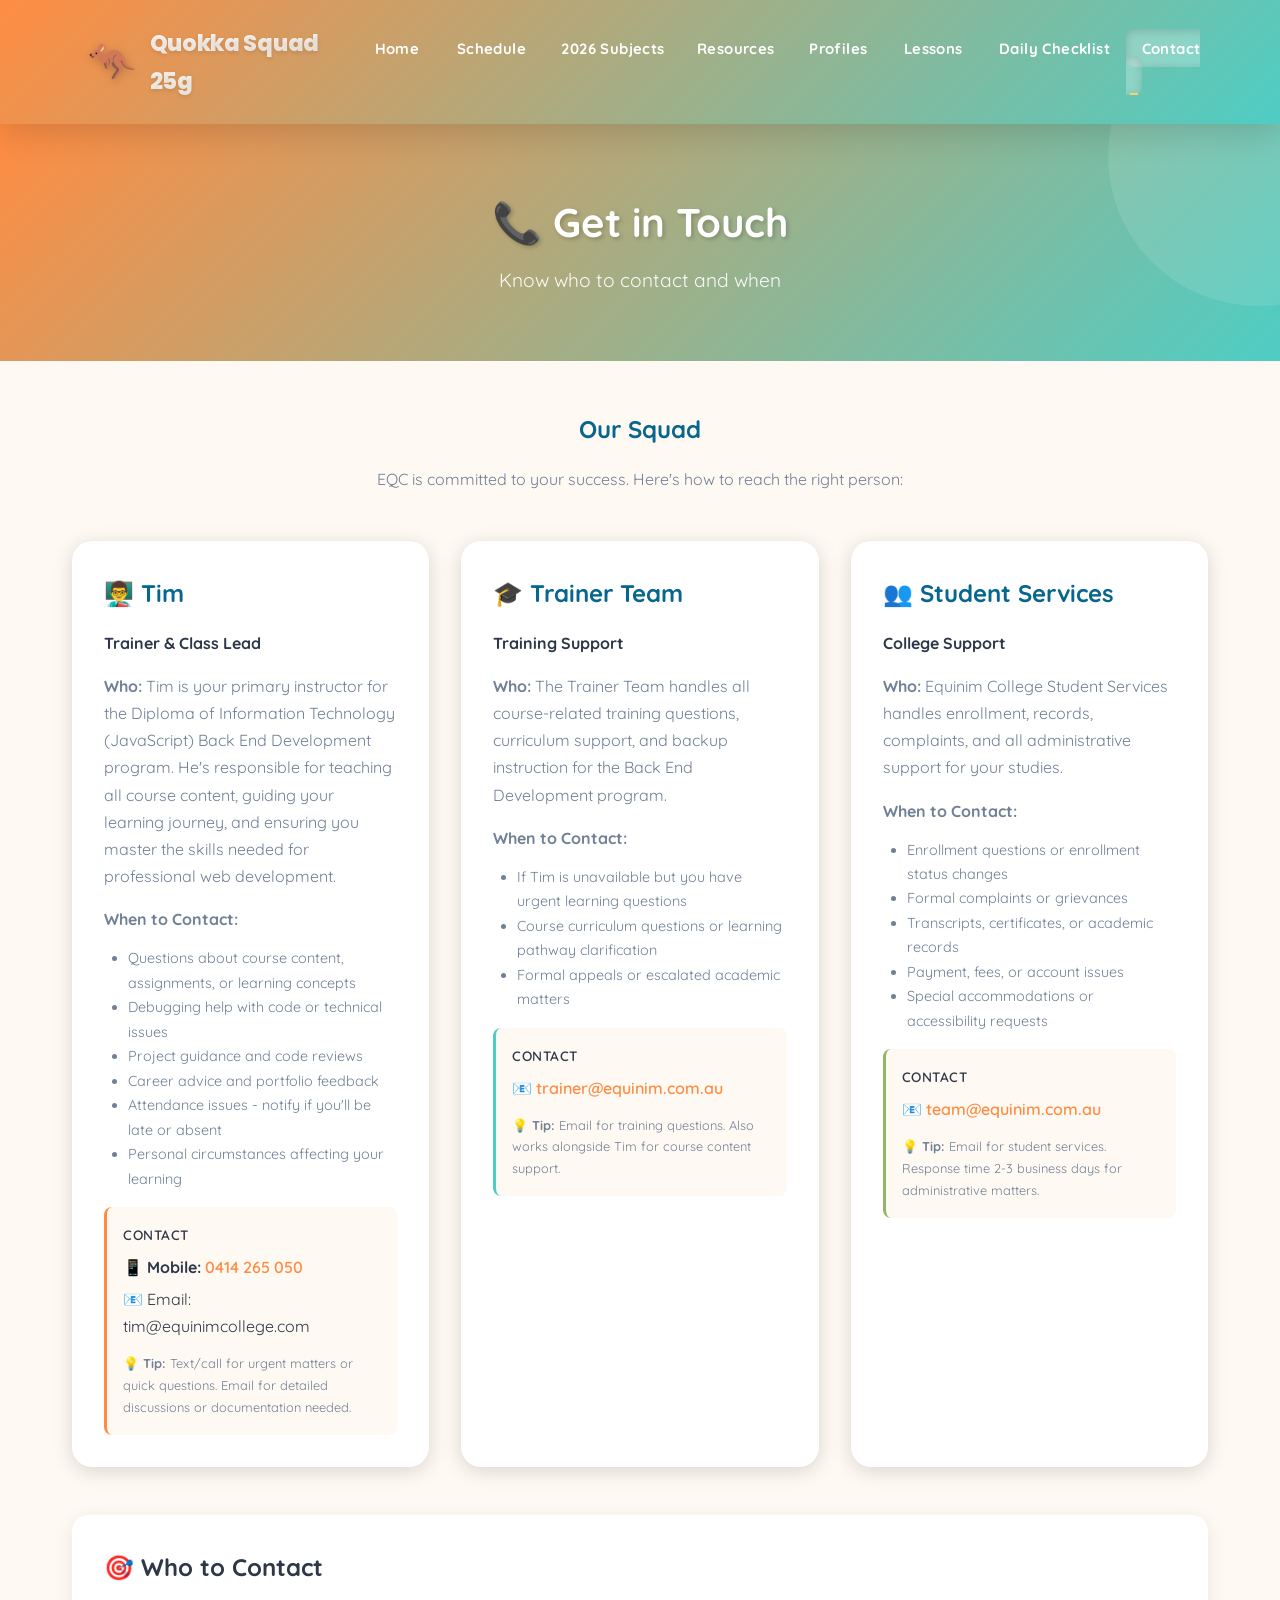
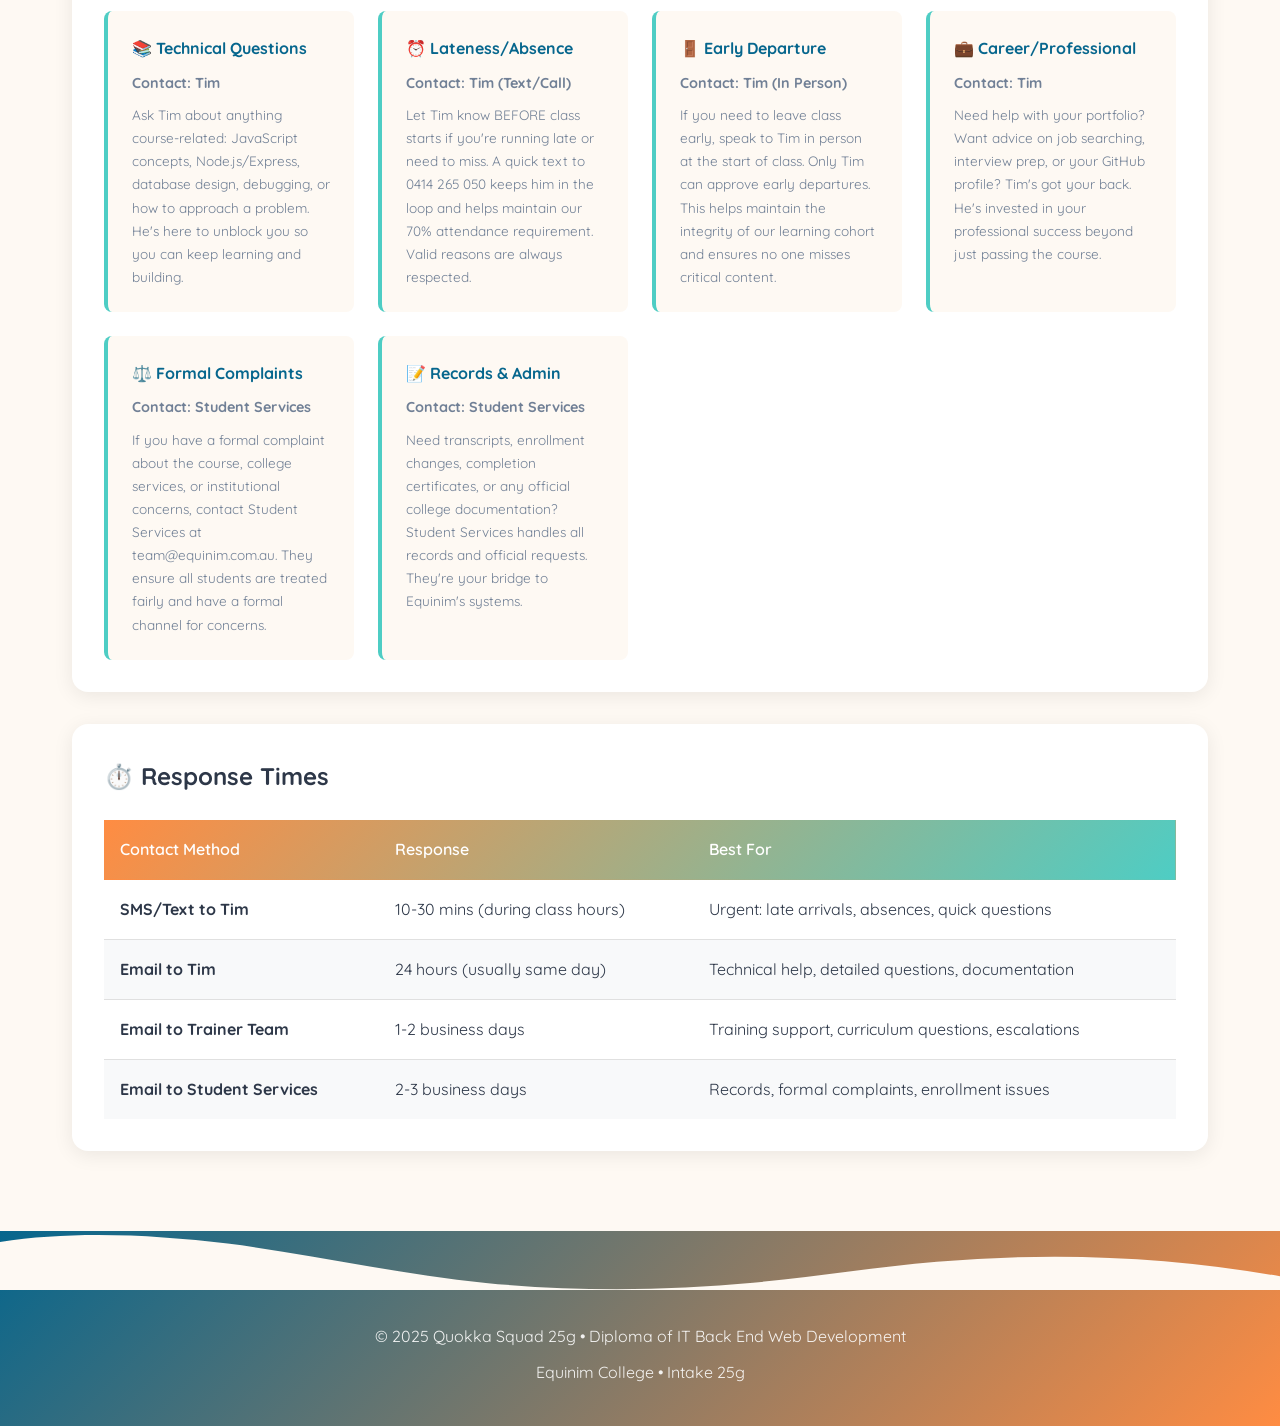
==== contact.html @ bad7e42c "Deploy: Consolidated website with lessons, daily checklist, and contact updates" ====
<!DOCTYPE html>
<html lang="en">
<head>
    <meta charset="UTF-8">
    <meta name="viewport" content="width=device-width, initial-scale=1.0">
    <title>Contact | Quokka Squad 25g</title>
    <link rel="stylesheet" href="main.css">
    <link rel="preconnect" href="https://fonts.googleapis.com">
    <link rel="preconnect" href="https://fonts.gstatic.com" crossorigin>
    <link href="https://fonts.googleapis.com/css2?family=Poppins:wght@300;400;600;700&family=Quicksand:wght@400;500;600;700&display=swap" rel="stylesheet">
</head>
<body>
    <nav class="navbar">
        <div class="nav-container">
            <a href="index.html" class="nav-brand">
                <span class="quokka-emoji">🦘</span>
                <span class="brand-text">Quokka Squad 25g</span>
            </a>
            <ul class="nav-links">
                <li><a href="index.html">Home</a></li>
                <li><a href="schedule.html">Schedule</a></li>
                <li><a href="courses.html">2026 Subjects</a></li>
                <li><a href="resources.html">Resources</a></li>
                <li><a href="profiles.html">Profiles</a></li>
                <li><a href="lessons.html">Lessons</a></li>
                <li><a href="daily-checklist.html">Daily Checklist</a></li>
                <li><a href="contact.html" class="active">Contact</a></li>
            </ul>
        </div>
    </nav>

    <header class="page-header">
        <div class="container">
            <h1>📞 Get in Touch</h1>
            <p>Know who to contact and when</p>
        </div>
    </header>

    <main style="padding: 3rem 0;">
        <div class="container">
            <div style="text-align: center; margin-bottom: 3rem;">
                <h2 style="color: var(--dark-accent); margin-bottom: 1rem;">Our Squad</h2>
                <p style="color: var(--text-light); max-width: 600px; margin: 0 auto;">EQC is committed to your success. Here's how to reach the right person:</p>
            </div>

            <div class="contact-grid" style="margin-bottom: 3rem;">
                <div class="contact-card">
                    <h3>👨‍🏫 Tim</h3>
                    <p><strong>Trainer & Class Lead</strong></p>
                       <p style="color: var(--text-light); margin: 1rem 0;"><strong>Who:</strong> Tim is your primary instructor for the Diploma of Information Technology (JavaScript) Back End Development program. He's responsible for teaching all course content, guiding your learning journey, and ensuring you master the skills needed for professional web development.</p>
                       <p style="color: var(--text-light); margin: 0.8rem 0;"><strong>When to Contact:</strong></p>
                       <ul style="margin: 0.5rem 0 1rem 1.5rem; color: var(--text-light); font-size: 0.9rem;">
                           <li>Questions about course content, assignments, or learning concepts</li>
                           <li>Debugging help with code or technical issues</li>
                           <li>Project guidance and code reviews</li>
                           <li>Career advice and portfolio feedback</li>
                           <li>Attendance issues - notify if you'll be late or absent</li>
                           <li>Personal circumstances affecting your learning</li>
                       </ul>
                    <div style="background: var(--background); padding: 1rem; border-radius: 8px; border-left: 3px solid var(--primary-color); margin-top: 1rem;">
                        <p style="font-size: 0.85rem; text-transform: uppercase; letter-spacing: 0.5px; font-weight: 600; margin-bottom: 0.5rem;">Contact</p>
                           <p style="margin: 0.3rem 0; color: var(--text-dark);"><strong>📱 Mobile:</strong> <a href="tel:0414265050" style="color: var(--primary-color); text-decoration: none; font-weight: 600;">0414 265 050</a></p>
                        <p style="margin: 0.3rem 0; color: var(--text-dark);">📧 Email: tim@equinimcollege.com</p>
                                   <p style="margin: 0.8rem 0 0 0; font-size: 0.8rem; color: var(--text-light);">💡 <strong>Tip:</strong> Text/call for urgent matters or quick questions. Email for detailed discussions or documentation needed.</p>
                    </div>
                </div>

                <div class="contact-card">
                    <h3>🎓 Trainer Team</h3>
                    <p><strong>Training Support</strong></p>
                       <p style="color: var(--text-light); margin: 1rem 0;"><strong>Who:</strong> The Trainer Team handles all course-related training questions, curriculum support, and backup instruction for the Back End Development program.</p>
                       <p style="color: var(--text-light); margin: 0.8rem 0;"><strong>When to Contact:</strong></p>
                       <ul style="margin: 0.5rem 0 1rem 1.5rem; color: var(--text-light); font-size: 0.9rem;">
                           <li>If Tim is unavailable but you have urgent learning questions</li>
                           <li>Course curriculum questions or learning pathway clarification</li>
                           <li>Formal appeals or escalated academic matters</li>
                       </ul>
                    <div style="background: var(--background); padding: 1rem; border-radius: 8px; border-left: 3px solid var(--secondary-color); margin-top: 1rem;">
                        <p style="font-size: 0.85rem; text-transform: uppercase; letter-spacing: 0.5px; font-weight: 600; margin-bottom: 0.5rem;">Contact</p>
                        <p style="margin: 0.3rem 0; color: var(--text-dark);">📧 <a href="mailto:trainer@equinim.com.au" style="color: var(--primary-color); text-decoration: none; font-weight: 600;">trainer@equinim.com.au</a></p>
                           <p style="margin: 0.8rem 0 0 0; font-size: 0.8rem; color: var(--text-light);">💡 <strong>Tip:</strong> Email for training questions. Also works alongside Tim for course content support.</p>
                    </div>
                </div>

                <div class="contact-card">
                    <h3>👥 Student Services</h3>
                    <p><strong>College Support</strong></p>
                       <p style="color: var(--text-light); margin: 1rem 0;"><strong>Who:</strong> Equinim College Student Services handles enrollment, records, complaints, and all administrative support for your studies.</p>
                       <p style="color: var(--text-light); margin: 0.8rem 0;"><strong>When to Contact:</strong></p>
                       <ul style="margin: 0.5rem 0 1rem 1.5rem; color: var(--text-light); font-size: 0.9rem;">
                           <li>Enrollment questions or enrollment status changes</li>
                           <li>Formal complaints or grievances</li>
                           <li>Transcripts, certificates, or academic records</li>
                           <li>Payment, fees, or account issues</li>
                           <li>Special accommodations or accessibility requests</li>
                       </ul>
                    <div style="background: var(--background); padding: 1rem; border-radius: 8px; border-left: 3px solid var(--earth-tone); margin-top: 1rem;">
                        <p style="font-size: 0.85rem; text-transform: uppercase; letter-spacing: 0.5px; font-weight: 600; margin-bottom: 0.5rem;">Contact</p>
                        <p style="margin: 0.3rem 0; color: var(--text-dark);">📧 <a href="mailto:team@equinim.com.au" style="color: var(--primary-color); text-decoration: none; font-weight: 600;">team@equinim.com.au</a></p>
                           <p style="margin: 0.8rem 0 0 0; font-size: 0.8rem; color: var(--text-light);">💡 <strong>Tip:</strong> Email for student services. Response time 2-3 business days for administrative matters.</p>
                    </div>
                </div>
            </div>

            <div class="card">
                <h2 style="text-align: left; margin-bottom: 1.5rem;">🎯 Who to Contact</h2>
                <div style="display: grid; grid-template-columns: repeat(auto-fit, minmax(250px, 1fr)); gap: 1.5rem;">
                    <div style="padding: 1.5rem; background: var(--background); border-radius: 8px; border-left: 4px solid var(--secondary-color);">
                        <h4 style="color: var(--dark-accent); margin-bottom: 0.5rem;">📚 Technical Questions</h4>
                        <p style="color: var(--text-light); font-size: 0.9rem;"><strong>Contact: Tim</strong></p>
                        <p style="color: var(--text-light); font-size: 0.85rem; margin-top: 0.5rem;">Ask Tim about anything course-related: JavaScript concepts, Node.js/Express, database design, debugging, or how to approach a problem. He's here to unblock you so you can keep learning and building.</p>
                    </div>
                    <div style="padding: 1.5rem; background: var(--background); border-radius: 8px; border-left: 4px solid var(--secondary-color);">
                        <h4 style="color: var(--dark-accent); margin-bottom: 0.5rem;">⏰ Lateness/Absence</h4>
                        <p style="color: var(--text-light); font-size: 0.9rem;"><strong>Contact: Tim (Text/Call)</strong></p>
                        <p style="color: var(--text-light); font-size: 0.85rem; margin-top: 0.5rem;">Let Tim know BEFORE class starts if you're running late or need to miss. A quick text to 0414 265 050 keeps him in the loop and helps maintain our 70% attendance requirement. Valid reasons are always respected.</p>
                    </div>
                    <div style="padding: 1.5rem; background: var(--background); border-radius: 8px; border-left: 4px solid var(--secondary-color);">
                        <h4 style="color: var(--dark-accent); margin-bottom: 0.5rem;">🚪 Early Departure</h4>
                        <p style="color: var(--text-light); font-size: 0.9rem;"><strong>Contact: Tim (In Person)</strong></p>
                        <p style="color: var(--text-light); font-size: 0.85rem; margin-top: 0.5rem;">If you need to leave class early, speak to Tim in person at the start of class. Only Tim can approve early departures. This helps maintain the integrity of our learning cohort and ensures no one misses critical content.</p>
                    </div>
                    <div style="padding: 1.5rem; background: var(--background); border-radius: 8px; border-left: 4px solid var(--secondary-color);">
                        <h4 style="color: var(--dark-accent); margin-bottom: 0.5rem;">💼 Career/Professional</h4>
                        <p style="color: var(--text-light); font-size: 0.9rem;"><strong>Contact: Tim</strong></p>
                        <p style="color: var(--text-light); font-size: 0.85rem; margin-top: 0.5rem;">Need help with your portfolio? Want advice on job searching, interview prep, or your GitHub profile? Tim's got your back. He's invested in your professional success beyond just passing the course.</p>
                    </div>
                    <div style="padding: 1.5rem; background: var(--background); border-radius: 8px; border-left: 4px solid var(--secondary-color);">
                        <h4 style="color: var(--dark-accent); margin-bottom: 0.5rem;">⚖️ Formal Complaints</h4>
                        <p style="color: var(--text-light); font-size: 0.9rem;"><strong>Contact: Student Services</strong></p>
                        <p style="color: var(--text-light); font-size: 0.85rem; margin-top: 0.5rem;">If you have a formal complaint about the course, college services, or institutional concerns, contact Student Services at team@equinim.com.au. They ensure all students are treated fairly and have a formal channel for concerns.</p>
                    </div>
                    <div style="padding: 1.5rem; background: var(--background); border-radius: 8px; border-left: 4px solid var(--secondary-color);">
                        <h4 style="color: var(--dark-accent); margin-bottom: 0.5rem;">📝 Records & Admin</h4>
                        <p style="color: var(--text-light); font-size: 0.9rem;"><strong>Contact: Student Services</strong></p>
                        <p style="color: var(--text-light); font-size: 0.85rem; margin-top: 0.5rem;">Need transcripts, enrollment changes, completion certificates, or any official college documentation? Student Services handles all records and official requests. They're your bridge to Equinim's systems.</p>
                    </div>
                </div>
            </div>

            <div class="card" style="margin-top: 2rem;">
                <h2 style="text-align: left; margin-bottom: 1.5rem;">⏱️ Response Times</h2>
                <table style="width: 100%; border-collapse: collapse;">
                    <thead>
                        <tr style="background: linear-gradient(135deg, var(--primary-color), var(--secondary-color)); color: white;">
                            <th style="padding: 1rem; text-align: left; font-weight: 600;">Contact Method</th>
                            <th style="padding: 1rem; text-align: left; font-weight: 600;">Response</th>
                                                   <th style="padding: 1rem; text-align: left; font-weight: 600;">Best For</th>
                        </tr>
                    </thead>
                    <tbody>
                        <tr style="border-bottom: 1px solid #e0e0e0;">
                               <td style="padding: 1rem;"><strong>SMS/Text to Tim</strong></td>
                               <td style="padding: 1rem;">10-30 mins (during class hours)</td>
                               <td style="padding: 1rem;">Urgent: late arrivals, absences, quick questions</td>
                        </tr>
                        <tr style="border-bottom: 1px solid #e0e0e0; background: #f8f9fa;">
                               <td style="padding: 1rem;"><strong>Email to Tim</strong></td>
                               <td style="padding: 1rem;">24 hours (usually same day)</td>
                               <td style="padding: 1rem;">Technical help, detailed questions, documentation</td>
                        </tr>
                        <tr style="border-bottom: 1px solid #e0e0e0;">
                               <td style="padding: 1rem;"><strong>Email to Trainer Team</strong></td>
                               <td style="padding: 1rem;">1-2 business days</td>
                               <td style="padding: 1rem;">Training support, curriculum questions, escalations</td>
                        </tr>
                        <tr style="background: #f8f9fa;">
                               <td style="padding: 1rem;"><strong>Email to Student Services</strong></td>
                               <td style="padding: 1rem;">2-3 business days</td>
                               <td style="padding: 1rem;">Records, formal complaints, enrollment issues</td>
                        </tr>
                    </tbody>
                </table>
            </div>
        </div>
    </main>

    <footer class="footer">
        <div class="footer-wave">
            <svg viewBox="0 0 1200 120" preserveAspectRatio="none">
                <path d="M321.39,56.44c58-10.79,114.16-30.13,172-41.86,82.39-16.72,168.19-17.73,250.45-.39C823.78,31,906.67,72,985.66,92.83c70.05,18.48,146.53,26.09,214.34,3V0H0V27.35A600.21,600.21,0,0,0,321.39,56.44Z"></path>
            </svg>
        </div>
        <div class="footer-content">
            <p>© 2025 Quokka Squad 25g • Diploma of IT Back End Web Development</p>
            <p>Equinim College • Intake 25g</p>
        </div>
    </footer>
</body>
</html>
---- main.css ----
:root {
    --primary-color: #ff8c42;
    --secondary-color: #4ecdc4;
    --accent-color: #ffd166;
    --dark-accent: #06668d;
    --earth-tone: #95b46a;
    --background: #fef9f3;
    --text-dark: #2d3748;
    --text-light: #718096;
    --white: #ffffff;
    --shadow: rgba(0, 0, 0, 0.08);
    --shadow-hover: rgba(0, 0, 0, 0.12);
    --shadow-deep: rgba(0, 0, 0, 0.15);
}

* { margin: 0; padding: 0; box-sizing: border-box; }

body {
    font-family: 'Quicksand', 'Poppins', -apple-system, BlinkMacSystemFont, 'Segoe UI', sans-serif;
    background-color: var(--background);
    color: var(--text-dark);
    line-height: 1.7;
    overflow-x: hidden;
}

.navbar {
    background: linear-gradient(135deg, var(--primary-color), var(--secondary-color));
    padding: 1rem 0;
    box-shadow: 0 8px 32px rgba(0, 0, 0, 0.15);
    position: sticky;
    top: 0;
    z-index: 1000;
    backdrop-filter: blur(10px);
}

.nav-container { max-width: 1200px; margin: 0 auto; padding: 0 2rem; display: flex; justify-content: space-between; align-items: center; }

.nav-brand { 
    display: flex; 
    align-items: center; 
    gap: 0.9rem; 
    font-size: 1.4rem; 
    font-weight: 800; 
    color: var(--white); 
    letter-spacing: -0.8px;
    text-decoration: none;
    transition: all 0.3s cubic-bezier(0.4, 0, 0.2, 1);
    padding: 0.5rem 1rem;
    border-radius: 12px;
}

.nav-brand:hover {
    background: rgba(255, 255, 255, 0.15);
    transform: scale(1.05);
}

.quokka-emoji { 
    font-size: 2.4rem; 
    animation: bounce 2s ease-in-out infinite;
    filter: drop-shadow(0 2px 4px rgba(0, 0, 0, 0.2));
}

.brand-text {
    background: linear-gradient(135deg, rgba(255, 255, 255, 0.95), rgba(255, 255, 255, 0.8));
    -webkit-background-clip: text;
    background-clip: text;
    -webkit-text-fill-color: transparent;
    text-shadow: 0 2px 4px rgba(0, 0, 0, 0.1);
    font-family: 'Poppins', sans-serif;
    letter-spacing: -0.3px;
}

@keyframes bounce { 0%, 100% { transform: translateY(0); } 50% { transform: translateY(-8px); } }

.nav-links { display: flex; list-style: none; gap: 0.8rem; }

.nav-links a { 
    color: var(--white); 
    text-decoration: none; 
    font-weight: 700; 
    transition: all 0.3s cubic-bezier(0.4, 0, 0.2, 1); 
    position: relative; 
    padding: 0.6rem 1rem; 
    font-size: 0.93rem; 
    letter-spacing: 0.4px;
    border-radius: 8px;
    text-transform: capitalize;
}

.nav-links a::after { 
    content: ''; 
    position: absolute; 
    bottom: 0; 
    left: 50%; 
    width: 0; 
    height: 2px; 
    background-color: var(--accent-color); 
    transition: all 0.3s cubic-bezier(0.4, 0, 0.2, 1); 
    transform: translateX(-50%);
}

.nav-links a:hover::after, .nav-links a.active::after { 
    width: 50%; 
}

.nav-links a:hover { 
    background: rgba(255, 255, 255, 0.2);
    transform: translateY(-3px); 
    opacity: 1; 
}

.nav-links a.active {
    background: rgba(255, 255, 255, 0.25);
    box-shadow: inset 0 2px 8px rgba(0, 0, 0, 0.15);
}

.hero { background: linear-gradient(135deg, var(--secondary-color) 0%, var(--dark-accent) 100%); padding: 7rem 2rem 5rem; position: relative; color: var(--white); text-align: center; }

.hero-content { max-width: 900px; margin: 0 auto; position: relative; z-index: 2; }

.hero h1 { font-size: 3.5rem; font-weight: 700; margin-bottom: 1rem; text-shadow: 2px 2px 4px rgba(0, 0, 0, 0.1); font-family: 'Poppins', sans-serif; letter-spacing: -1px; }

.hero-subtitle { font-size: 1.8rem; margin-bottom: 1rem; font-weight: 600; letter-spacing: 0.5px; }

.hero-description { font-size: 1.15rem; margin-bottom: 2rem; opacity: 0.95; line-height: 1.8; }

.hero-buttons { display: flex; gap: 1rem; justify-content: center; flex-wrap: wrap; }

.btn { padding: 1rem 2.2rem; font-size: 1rem; font-weight: 600; border-radius: 50px; text-decoration: none; transition: all 0.3s cubic-bezier(0.4, 0, 0.2, 1); display: inline-block; border: none; cursor: pointer; letter-spacing: 0.3px; }

.btn-primary { background-color: var(--primary-color); color: var(--white); box-shadow: 0 6px 20px rgba(255, 140, 66, 0.25); }

.btn-primary:hover { background-color: #ff7629; transform: translateY(-4px); box-shadow: 0 10px 30px rgba(255, 140, 66, 0.35); }

.btn-secondary { background-color: var(--white); color: var(--primary-color); box-shadow: 0 6px 20px rgba(255, 255, 255, 0.25); }

.btn-secondary:hover { background-color: var(--accent-color); color: var(--text-dark); transform: translateY(-4px); }

.hero-wave { position: absolute; bottom: -1px; left: 0; width: 100%; overflow: hidden; line-height: 0; }

.hero-wave svg { position: relative; display: block; width: calc(100% + 1.3px); height: 60px; fill: var(--background); }

.container { max-width: 1200px; margin: 0 auto; padding: 0 2rem; }

section { padding: 4rem 0; }

section h2 { font-size: 2.5rem; font-weight: 700; text-align: center; margin-bottom: 3rem; color: var(--dark-accent); font-family: 'Poppins', sans-serif; }

.course-grid { display: grid; grid-template-columns: repeat(auto-fit, minmax(300px, 1fr)); gap: 2rem; margin-top: 2rem; }

.course-card { background: var(--white); padding: 2rem; border-radius: 20px; box-shadow: 0 4px 20px var(--shadow); transition: all 0.3s ease; text-align: center; }

.course-card:hover { transform: translateY(-10px); box-shadow: 0 8px 30px var(--shadow-hover); }

.card-icon { font-size: 3rem; margin-bottom: 1rem; }

.course-card h3 { font-size: 1.5rem; color: var(--primary-color); margin-bottom: 0.5rem; font-weight: 700; }

.course-card p { color: var(--text-light); font-size: 1rem; }

.info-section { background: linear-gradient(135deg, var(--accent-color) 0%, var(--primary-color) 100%); padding: 4rem 2rem; }

.info-grid { display: grid; grid-template-columns: repeat(auto-fit, minmax(280px, 1fr)); gap: 2rem; }

.info-card { background: var(--white); padding: 2rem; border-radius: 20px; box-shadow: 0 4px 20px rgba(0, 0, 0, 0.15); transition: all 0.3s ease; }

.info-card:hover { transform: translateY(-5px); box-shadow: 0 8px 30px rgba(0, 0, 0, 0.2); }

.info-card h3 { color: var(--dark-accent); font-size: 1.5rem; margin-bottom: 1rem; font-weight: 700; }

.info-card p { margin-bottom: 0.5rem; color: var(--text-dark); }

.info-note { color: var(--text-light); font-style: italic; margin-top: 1rem; }

.btn-link { display: inline-block; margin-top: 1rem; color: var(--primary-color); text-decoration: none; font-weight: 600; transition: all 0.3s ease; }

.btn-link:hover { color: var(--dark-accent); transform: translateX(5px); }

.links-section { background: var(--white); }

.links-grid { display: grid; grid-template-columns: repeat(auto-fit, minmax(250px, 1fr)); gap: 2rem; }

.link-category { background: var(--background); padding: 2rem; border-radius: 15px; border-left: 5px solid var(--secondary-color); box-shadow: 0 2px 10px var(--shadow); }

.link-category h3 { color: var(--dark-accent); font-size: 1.3rem; margin-bottom: 1rem; font-weight: 700; }

.link-category ul { list-style: none; }

.link-category ul li { margin-bottom: 0.8rem; }

.link-category ul li a { color: var(--text-dark); text-decoration: none; transition: all 0.3s ease; display: inline-block; position: relative; padding-left: 1.5rem; }

.link-category ul li a::before { content: '→'; position: absolute; left: 0; color: var(--primary-color); font-weight: bold; transition: transform 0.3s ease; }

.link-category ul li a:hover { color: var(--primary-color); transform: translateX(5px); }

.contact-section { background: linear-gradient(135deg, var(--earth-tone) 0%, var(--secondary-color) 100%); color: var(--white); }

.contact-section h2 { color: var(--white); }

.contact-intro { text-align: center; font-size: 1.2rem; margin-bottom: 2rem; }

.contact-grid { display: grid; grid-template-columns: repeat(auto-fit, minmax(300px, 1fr)); gap: 2rem; }

.contact-card { background: var(--white); color: var(--text-dark); padding: 2rem; border-radius: 20px; box-shadow: 0 4px 20px rgba(0, 0, 0, 0.15); }

.contact-card h3 { color: var(--dark-accent); margin-bottom: 1rem; font-size: 1.5rem; font-weight: 700; }

.contact-card p { margin-bottom: 0.8rem; }

.contact-card a { color: var(--primary-color); text-decoration: none; font-weight: 600; transition: color 0.3s ease; }

.contact-card a:hover { color: var(--dark-accent); }

.footer { background: linear-gradient(135deg, var(--dark-accent) 0%, var(--primary-color) 100%); color: var(--white); position: relative; padding-top: 60px; }

.footer-wave { position: absolute; top: -1px; left: 0; width: 100%; overflow: hidden; line-height: 0; transform: rotate(180deg); }

.footer-wave svg { position: relative; display: block; width: calc(100% + 1.3px); height: 60px; fill: var(--background); }

.footer-content { text-align: center; padding: 2rem; }

.footer-content p { margin-bottom: 0.5rem; opacity: 0.9; }

.page-header { background: linear-gradient(135deg, var(--primary-color), var(--secondary-color)); padding: 4rem 2rem; text-align: center; color: var(--white); position: relative; overflow: hidden; }

.page-header::before { content: ''; position: absolute; top: -50%; right: -10%; width: 300px; height: 300px; background: rgba(255, 255, 255, 0.1); border-radius: 50%; animation: float 6s ease-in-out infinite; }

@keyframes float { 0%, 100% { transform: translateY(0px); } 50% { transform: translateY(-20px); } }

.page-header h1 { font-size: 2.5rem; margin-bottom: 0.5rem; text-shadow: 2px 2px 4px rgba(0, 0, 0, 0.2); position: relative; z-index: 1; }

.page-header p { font-size: 1.2rem; opacity: 0.95; position: relative; z-index: 1; }

.weekly-schedule { display: grid; grid-template-columns: repeat(auto-fit, minmax(200px, 1fr)); gap: 1.5rem; margin-bottom: 2rem; }

.day-card { padding: 1.5rem; border-radius: 15px; text-align: center; transition: all 0.3s ease; border: 3px solid transparent; }

.day-card.active { background: linear-gradient(135deg, var(--secondary-color), var(--primary-color)); color: var(--white); box-shadow: 0 4px 15px rgba(78, 205, 196, 0.3); }

.day-card.active:hover { transform: translateY(-5px); box-shadow: 0 8px 25px rgba(78, 205, 196, 0.4); }

.day-card.inactive { background: var(--background); color: var(--text-light); border: 3px dashed #e2e8f0; }

.day-header { display: flex; flex-direction: column; align-items: center; gap: 0.5rem; margin-bottom: 1rem; }

.day-icon { font-size: 2rem; }

.day-header h3 { font-size: 1.3rem; font-weight: 700; margin: 0; }

.time-info { margin-top: 0.5rem; }

.time-info .time { font-size: 1.2rem; font-weight: 700; margin-bottom: 0.3rem; }

.card, .schedule-card, .term-card, .profile-card, .contact-info-card { background: var(--white); padding: 2rem; border-radius: 16px; box-shadow: 0 4px 20px var(--shadow); margin-bottom: 2rem; transition: all 0.3s ease; }

.card:hover, .schedule-card:hover { transform: translateY(-5px); box-shadow: 0 8px 32px var(--shadow-hover); }

.profiles-grid { display: grid; grid-template-columns: repeat(auto-fill, minmax(280px, 1fr)); gap: 2rem; }

.profile-card { border-top: 4px solid var(--primary-color); }

.profile-avatar { width: 100%; height: 200px; background: linear-gradient(135deg, var(--primary-color), var(--secondary-color)); display: flex; align-items: center; justify-content: center; font-size: 4rem; color: white; }

.profile-content { padding: 1.8rem; }

.profile-content h3 { color: var(--dark-accent); margin-bottom: 0.3rem; }

.profile-role { color: var(--primary-color); font-size: 0.85rem; text-transform: uppercase; letter-spacing: 1px; font-weight: 600; margin-bottom: 1rem; }

.skill-tag { background: #f0f0f0; color: var(--text-dark); padding: 0.4rem 0.8rem; border-radius: 20px; font-size: 0.8rem; font-weight: 500; display: inline-block; margin-right: 0.5rem; margin-bottom: 0.5rem; }

.resource-card { background: white; border-radius: 12px; padding: 1.5rem; box-shadow: 0 4px 16px rgba(0, 0, 0, 0.08); border-top: 4px solid var(--primary-color); transition: all 0.3s ease; }

.resource-card:hover { transform: translateY(-8px); box-shadow: 0 12px 24px rgba(78, 205, 196, 0.15); }

.form-group { margin-bottom: 1.5rem; }

.form-group label { display: block; font-weight: 600; color: var(--text-dark); margin-bottom: 0.5rem; }

.form-group input, .form-group textarea { width: 100%; padding: 0.8rem; border: 1px solid #d0d0d0; border-radius: 6px; font-family: inherit; font-size: 0.95rem; color: var(--text-dark); }

.form-group input:focus, .form-group textarea:focus { outline: none; border-color: var(--primary-color); box-shadow: 0 0 0 3px rgba(255, 140, 66, 0.1); }

.form-group textarea { resize: vertical; min-height: 80px; }

.submit-btn { padding: 1rem; background: linear-gradient(135deg, var(--primary-color), var(--secondary-color)); color: white; border: none; border-radius: 8px; font-weight: 600; cursor: pointer; font-size: 1rem; width: 100%; transition: all 0.2s ease; }

.submit-btn:hover { transform: translateY(-2px); box-shadow: 0 4px 12px rgba(255, 140, 66, 0.3); }

@media (max-width: 768px) {
    .nav-links { gap: 1rem; font-size: 0.9rem; }
    .hero h1 { font-size: 2.5rem; }
    .hero-subtitle { font-size: 1.4rem; }
    section h2 { font-size: 2rem; }
    .course-grid, .info-grid, .contact-grid, .profiles-grid { grid-template-columns: 1fr; }
    .hero-buttons { flex-direction: column; align-items: center; }
    .btn { width: 100%; max-width: 300px; }
}

@media (max-width: 480px) {
    .nav-container { flex-direction: column; gap: 1rem; }
    .nav-links { flex-wrap: wrap; justify-content: center; gap: 0.5rem; }
    .hero { padding: 4rem 1rem 3rem; }
    .hero h1 { font-size: 2rem; }
}
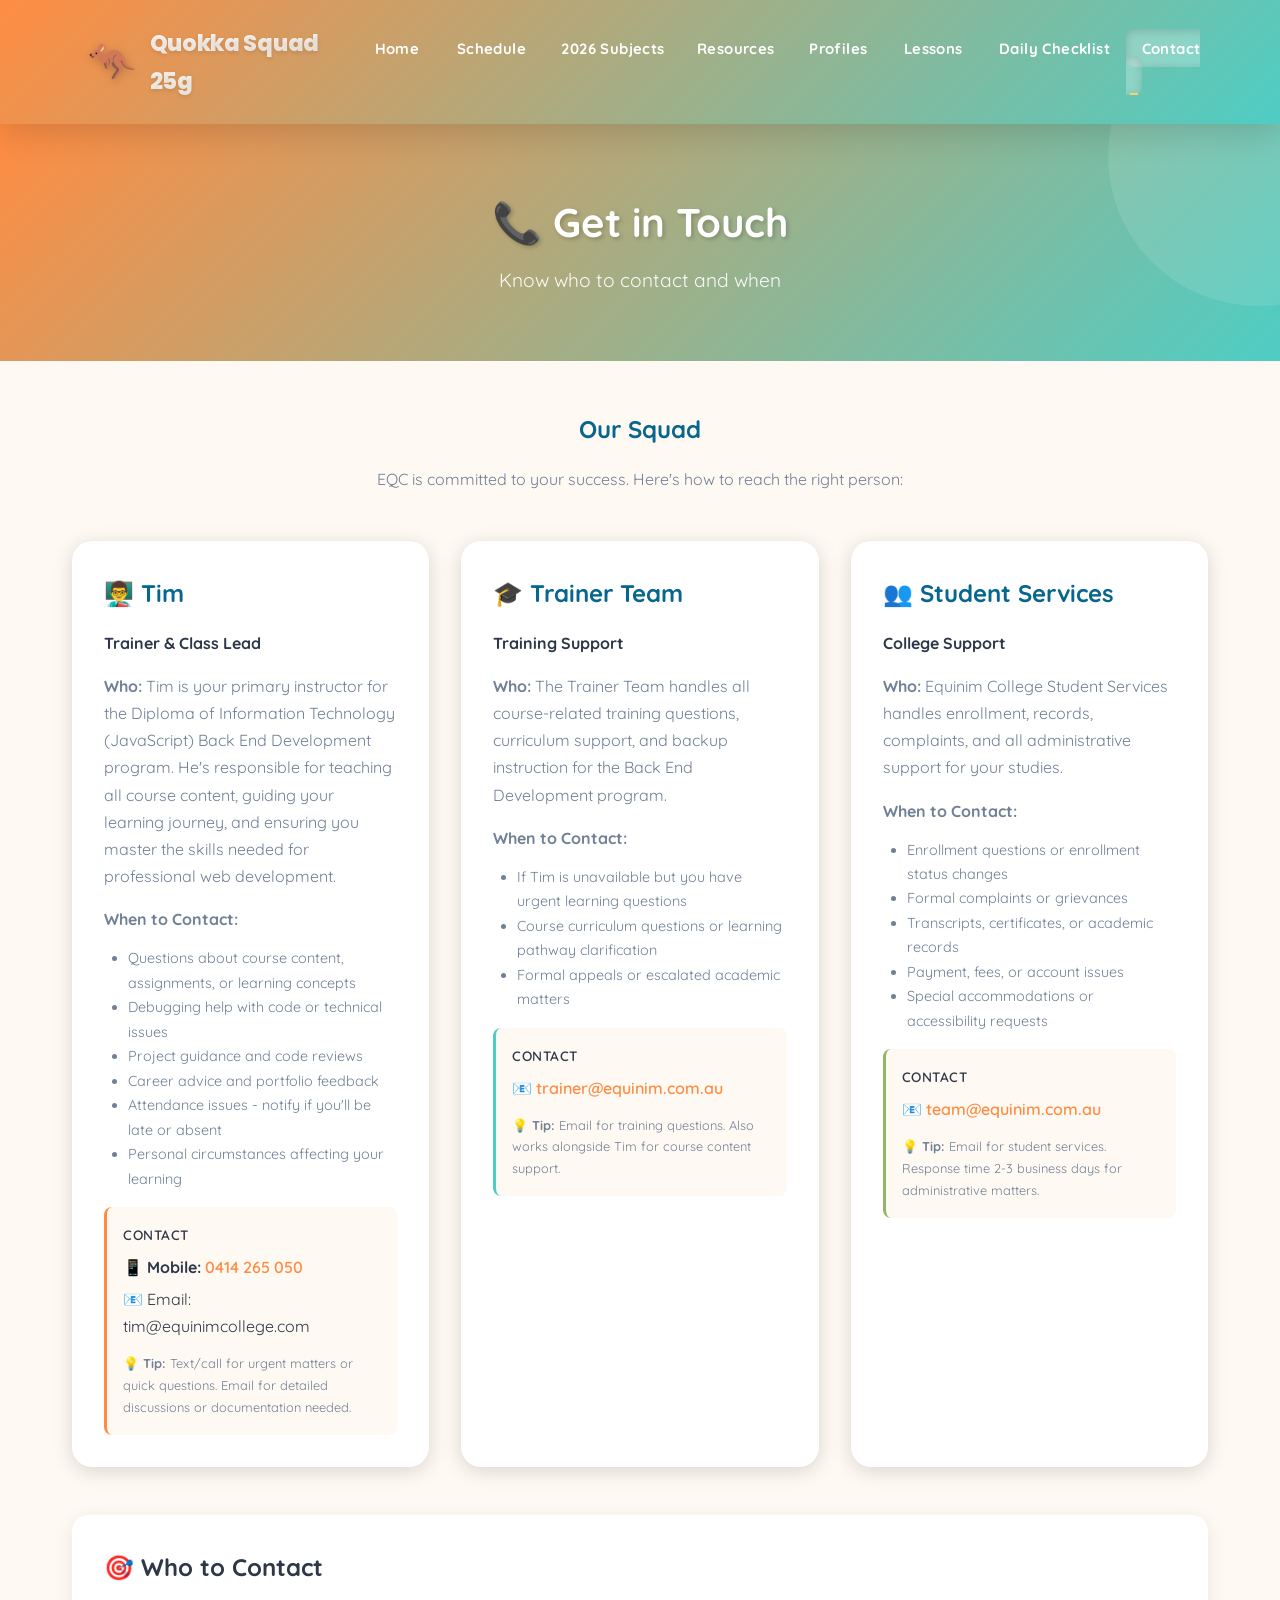
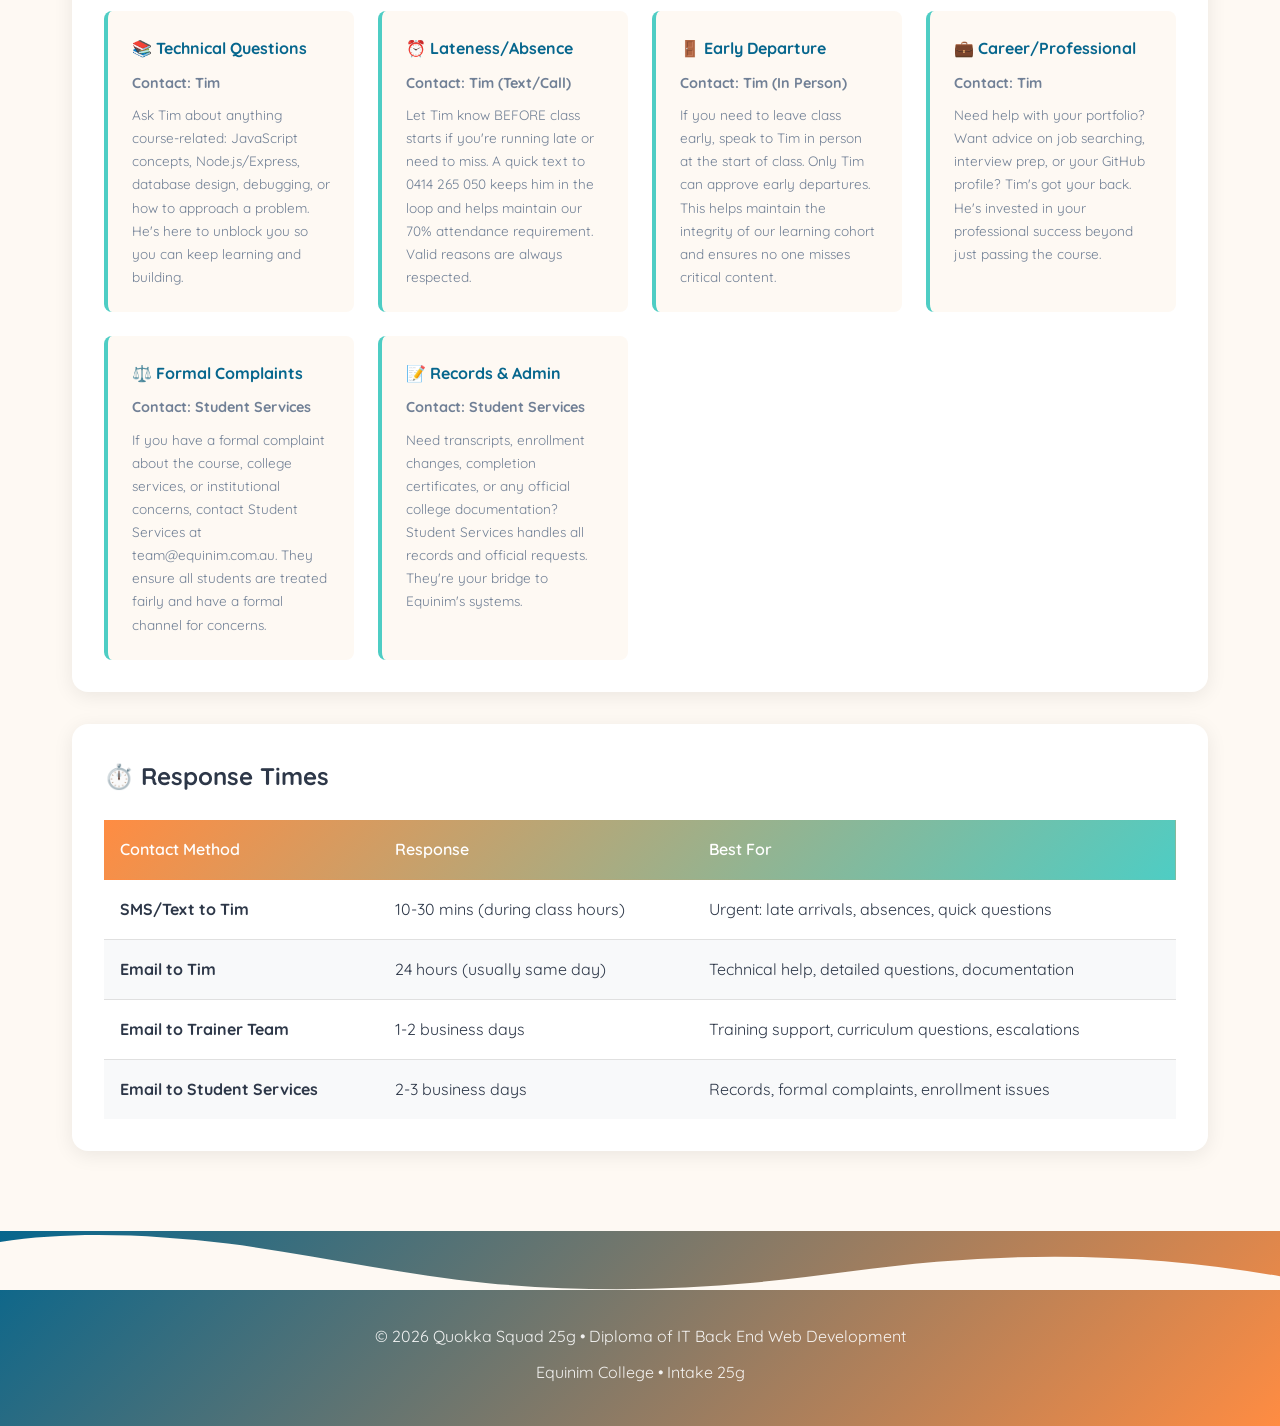
==== commit 5c6bb2e9: "updated link" ====
--- a/contact.html
+++ b/contact.html
@@ -1,5 +1,6 @@
 <!DOCTYPE html>
 <html lang="en">
+
 <head>
     <meta charset="UTF-8">
     <meta name="viewport" content="width=device-width, initial-scale=1.0">
@@ -7,8 +8,11 @@
     <link rel="stylesheet" href="main.css">
     <link rel="preconnect" href="https://fonts.googleapis.com">
     <link rel="preconnect" href="https://fonts.gstatic.com" crossorigin>
-    <link href="https://fonts.googleapis.com/css2?family=Poppins:wght@300;400;600;700&family=Quicksand:wght@400;500;600;700&display=swap" rel="stylesheet">
+    <link
+        href="https://fonts.googleapis.com/css2?family=Poppins:wght@300;400;600;700&family=Quicksand:wght@400;500;600;700&display=swap"
+        rel="stylesheet">
 </head>
+
 <body>
     <nav class="navbar">
         <div class="nav-container">
@@ -40,64 +44,94 @@
         <div class="container">
             <div style="text-align: center; margin-bottom: 3rem;">
                 <h2 style="color: var(--dark-accent); margin-bottom: 1rem;">Our Squad</h2>
-                <p style="color: var(--text-light); max-width: 600px; margin: 0 auto;">EQC is committed to your success. Here's how to reach the right person:</p>
+                <p style="color: var(--text-light); max-width: 600px; margin: 0 auto;">EQC is committed to your success.
+                    Here's how to reach the right person:</p>
             </div>
 
             <div class="contact-grid" style="margin-bottom: 3rem;">
                 <div class="contact-card">
                     <h3>👨‍🏫 Tim</h3>
                     <p><strong>Trainer & Class Lead</strong></p>
-                       <p style="color: var(--text-light); margin: 1rem 0;"><strong>Who:</strong> Tim is your primary instructor for the Diploma of Information Technology (JavaScript) Back End Development program. He's responsible for teaching all course content, guiding your learning journey, and ensuring you master the skills needed for professional web development.</p>
-                       <p style="color: var(--text-light); margin: 0.8rem 0;"><strong>When to Contact:</strong></p>
-                       <ul style="margin: 0.5rem 0 1rem 1.5rem; color: var(--text-light); font-size: 0.9rem;">
-                           <li>Questions about course content, assignments, or learning concepts</li>
-                           <li>Debugging help with code or technical issues</li>
-                           <li>Project guidance and code reviews</li>
-                           <li>Career advice and portfolio feedback</li>
-                           <li>Attendance issues - notify if you'll be late or absent</li>
-                           <li>Personal circumstances affecting your learning</li>
-                       </ul>
-                    <div style="background: var(--background); padding: 1rem; border-radius: 8px; border-left: 3px solid var(--primary-color); margin-top: 1rem;">
-                        <p style="font-size: 0.85rem; text-transform: uppercase; letter-spacing: 0.5px; font-weight: 600; margin-bottom: 0.5rem;">Contact</p>
-                           <p style="margin: 0.3rem 0; color: var(--text-dark);"><strong>📱 Mobile:</strong> <a href="tel:0414265050" style="color: var(--primary-color); text-decoration: none; font-weight: 600;">0414 265 050</a></p>
+                    <p style="color: var(--text-light); margin: 1rem 0;"><strong>Who:</strong> Tim is your primary
+                        instructor for the Diploma of Information Technology (JavaScript) Back End Development program.
+                        He's responsible for teaching all course content, guiding your learning journey, and ensuring
+                        you master the skills needed for professional web development.</p>
+                    <p style="color: var(--text-light); margin: 0.8rem 0;"><strong>When to Contact:</strong></p>
+                    <ul style="margin: 0.5rem 0 1rem 1.5rem; color: var(--text-light); font-size: 0.9rem;">
+                        <li>Questions about course content, assignments, or learning concepts</li>
+                        <li>Debugging help with code or technical issues</li>
+                        <li>Project guidance and code reviews</li>
+                        <li>Career advice and portfolio feedback</li>
+                        <li>Attendance issues - notify if you'll be late or absent</li>
+                        <li>Personal circumstances affecting your learning</li>
+                    </ul>
+                    <div
+                        style="background: var(--background); padding: 1rem; border-radius: 8px; border-left: 3px solid var(--primary-color); margin-top: 1rem;">
+                        <p
+                            style="font-size: 0.85rem; text-transform: uppercase; letter-spacing: 0.5px; font-weight: 600; margin-bottom: 0.5rem;">
+                            Contact</p>
+                        <p style="margin: 0.3rem 0; color: var(--text-dark);"><strong>📱 Mobile:</strong> <a
+                                href="tel:0414265050"
+                                style="color: var(--primary-color); text-decoration: none; font-weight: 600;">0414 265
+                                050</a></p>
                         <p style="margin: 0.3rem 0; color: var(--text-dark);">📧 Email: tim@equinimcollege.com</p>
-                                   <p style="margin: 0.8rem 0 0 0; font-size: 0.8rem; color: var(--text-light);">💡 <strong>Tip:</strong> Text/call for urgent matters or quick questions. Email for detailed discussions or documentation needed.</p>
+                        <p style="margin: 0.8rem 0 0 0; font-size: 0.8rem; color: var(--text-light);">💡
+                            <strong>Tip:</strong> Text/call for urgent matters or quick questions. Email for detailed
+                            discussions or documentation needed.</p>
                     </div>
                 </div>
 
                 <div class="contact-card">
                     <h3>🎓 Trainer Team</h3>
                     <p><strong>Training Support</strong></p>
-                       <p style="color: var(--text-light); margin: 1rem 0;"><strong>Who:</strong> The Trainer Team handles all course-related training questions, curriculum support, and backup instruction for the Back End Development program.</p>
-                       <p style="color: var(--text-light); margin: 0.8rem 0;"><strong>When to Contact:</strong></p>
-                       <ul style="margin: 0.5rem 0 1rem 1.5rem; color: var(--text-light); font-size: 0.9rem;">
-                           <li>If Tim is unavailable but you have urgent learning questions</li>
-                           <li>Course curriculum questions or learning pathway clarification</li>
-                           <li>Formal appeals or escalated academic matters</li>
-                       </ul>
-                    <div style="background: var(--background); padding: 1rem; border-radius: 8px; border-left: 3px solid var(--secondary-color); margin-top: 1rem;">
-                        <p style="font-size: 0.85rem; text-transform: uppercase; letter-spacing: 0.5px; font-weight: 600; margin-bottom: 0.5rem;">Contact</p>
-                        <p style="margin: 0.3rem 0; color: var(--text-dark);">📧 <a href="mailto:trainer@equinim.com.au" style="color: var(--primary-color); text-decoration: none; font-weight: 600;">trainer@equinim.com.au</a></p>
-                           <p style="margin: 0.8rem 0 0 0; font-size: 0.8rem; color: var(--text-light);">💡 <strong>Tip:</strong> Email for training questions. Also works alongside Tim for course content support.</p>
+                    <p style="color: var(--text-light); margin: 1rem 0;"><strong>Who:</strong> The Trainer Team handles
+                        all course-related training questions, curriculum support, and backup instruction for the Back
+                        End Development program.</p>
+                    <p style="color: var(--text-light); margin: 0.8rem 0;"><strong>When to Contact:</strong></p>
+                    <ul style="margin: 0.5rem 0 1rem 1.5rem; color: var(--text-light); font-size: 0.9rem;">
+                        <li>If Tim is unavailable but you have urgent learning questions</li>
+                        <li>Course curriculum questions or learning pathway clarification</li>
+                        <li>Formal appeals or escalated academic matters</li>
+                    </ul>
+                    <div
+                        style="background: var(--background); padding: 1rem; border-radius: 8px; border-left: 3px solid var(--secondary-color); margin-top: 1rem;">
+                        <p
+                            style="font-size: 0.85rem; text-transform: uppercase; letter-spacing: 0.5px; font-weight: 600; margin-bottom: 0.5rem;">
+                            Contact</p>
+                        <p style="margin: 0.3rem 0; color: var(--text-dark);">📧 <a href="mailto:trainer@equinim.com.au"
+                                style="color: var(--primary-color); text-decoration: none; font-weight: 600;">trainer@equinim.com.au</a>
+                        </p>
+                        <p style="margin: 0.8rem 0 0 0; font-size: 0.8rem; color: var(--text-light);">💡
+                            <strong>Tip:</strong> Email for training questions. Also works alongside Tim for course
+                            content support.</p>
                     </div>
                 </div>
 
                 <div class="contact-card">
                     <h3>👥 Student Services</h3>
                     <p><strong>College Support</strong></p>
-                       <p style="color: var(--text-light); margin: 1rem 0;"><strong>Who:</strong> Equinim College Student Services handles enrollment, records, complaints, and all administrative support for your studies.</p>
-                       <p style="color: var(--text-light); margin: 0.8rem 0;"><strong>When to Contact:</strong></p>
-                       <ul style="margin: 0.5rem 0 1rem 1.5rem; color: var(--text-light); font-size: 0.9rem;">
-                           <li>Enrollment questions or enrollment status changes</li>
-                           <li>Formal complaints or grievances</li>
-                           <li>Transcripts, certificates, or academic records</li>
-                           <li>Payment, fees, or account issues</li>
-                           <li>Special accommodations or accessibility requests</li>
-                       </ul>
-                    <div style="background: var(--background); padding: 1rem; border-radius: 8px; border-left: 3px solid var(--earth-tone); margin-top: 1rem;">
-                        <p style="font-size: 0.85rem; text-transform: uppercase; letter-spacing: 0.5px; font-weight: 600; margin-bottom: 0.5rem;">Contact</p>
-                        <p style="margin: 0.3rem 0; color: var(--text-dark);">📧 <a href="mailto:team@equinim.com.au" style="color: var(--primary-color); text-decoration: none; font-weight: 600;">team@equinim.com.au</a></p>
-                           <p style="margin: 0.8rem 0 0 0; font-size: 0.8rem; color: var(--text-light);">💡 <strong>Tip:</strong> Email for student services. Response time 2-3 business days for administrative matters.</p>
+                    <p style="color: var(--text-light); margin: 1rem 0;"><strong>Who:</strong> Equinim College Student
+                        Services handles enrollment, records, complaints, and all administrative support for your
+                        studies.</p>
+                    <p style="color: var(--text-light); margin: 0.8rem 0;"><strong>When to Contact:</strong></p>
+                    <ul style="margin: 0.5rem 0 1rem 1.5rem; color: var(--text-light); font-size: 0.9rem;">
+                        <li>Enrollment questions or enrollment status changes</li>
+                        <li>Formal complaints or grievances</li>
+                        <li>Transcripts, certificates, or academic records</li>
+                        <li>Payment, fees, or account issues</li>
+                        <li>Special accommodations or accessibility requests</li>
+                    </ul>
+                    <div
+                        style="background: var(--background); padding: 1rem; border-radius: 8px; border-left: 3px solid var(--earth-tone); margin-top: 1rem;">
+                        <p
+                            style="font-size: 0.85rem; text-transform: uppercase; letter-spacing: 0.5px; font-weight: 600; margin-bottom: 0.5rem;">
+                            Contact</p>
+                        <p style="margin: 0.3rem 0; color: var(--text-dark);">📧 <a href="mailto:team@equinim.com.au"
+                                style="color: var(--primary-color); text-decoration: none; font-weight: 600;">team@equinim.com.au</a>
+                        </p>
+                        <p style="margin: 0.8rem 0 0 0; font-size: 0.8rem; color: var(--text-light);">💡
+                            <strong>Tip:</strong> Email for student services. Response time 2-3 business days for
+                            administrative matters.</p>
                     </div>
                 </div>
             </div>
@@ -105,35 +139,62 @@
             <div class="card">
                 <h2 style="text-align: left; margin-bottom: 1.5rem;">🎯 Who to Contact</h2>
                 <div style="display: grid; grid-template-columns: repeat(auto-fit, minmax(250px, 1fr)); gap: 1.5rem;">
-                    <div style="padding: 1.5rem; background: var(--background); border-radius: 8px; border-left: 4px solid var(--secondary-color);">
+                    <div
+                        style="padding: 1.5rem; background: var(--background); border-radius: 8px; border-left: 4px solid var(--secondary-color);">
                         <h4 style="color: var(--dark-accent); margin-bottom: 0.5rem;">📚 Technical Questions</h4>
                         <p style="color: var(--text-light); font-size: 0.9rem;"><strong>Contact: Tim</strong></p>
-                        <p style="color: var(--text-light); font-size: 0.85rem; margin-top: 0.5rem;">Ask Tim about anything course-related: JavaScript concepts, Node.js/Express, database design, debugging, or how to approach a problem. He's here to unblock you so you can keep learning and building.</p>
-                    </div>
-                    <div style="padding: 1.5rem; background: var(--background); border-radius: 8px; border-left: 4px solid var(--secondary-color);">
+                        <p style="color: var(--text-light); font-size: 0.85rem; margin-top: 0.5rem;">Ask Tim about
+                            anything course-related: JavaScript concepts, Node.js/Express, database design, debugging,
+                            or how to approach a problem. He's here to unblock you so you can keep learning and
+                            building.</p>
+                    </div>
+                    <div
+                        style="padding: 1.5rem; background: var(--background); border-radius: 8px; border-left: 4px solid var(--secondary-color);">
                         <h4 style="color: var(--dark-accent); margin-bottom: 0.5rem;">⏰ Lateness/Absence</h4>
-                        <p style="color: var(--text-light); font-size: 0.9rem;"><strong>Contact: Tim (Text/Call)</strong></p>
-                        <p style="color: var(--text-light); font-size: 0.85rem; margin-top: 0.5rem;">Let Tim know BEFORE class starts if you're running late or need to miss. A quick text to 0414 265 050 keeps him in the loop and helps maintain our 70% attendance requirement. Valid reasons are always respected.</p>
-                    </div>
-                    <div style="padding: 1.5rem; background: var(--background); border-radius: 8px; border-left: 4px solid var(--secondary-color);">
+                        <p style="color: var(--text-light); font-size: 0.9rem;"><strong>Contact: Tim
+                                (Text/Call)</strong></p>
+                        <p style="color: var(--text-light); font-size: 0.85rem; margin-top: 0.5rem;">Let Tim know BEFORE
+                            class starts if you're running late or need to miss. A quick text to 0414 265 050 keeps him
+                            in the loop and helps maintain our 70% attendance requirement. Valid reasons are always
+                            respected.</p>
+                    </div>
+                    <div
+                        style="padding: 1.5rem; background: var(--background); border-radius: 8px; border-left: 4px solid var(--secondary-color);">
                         <h4 style="color: var(--dark-accent); margin-bottom: 0.5rem;">🚪 Early Departure</h4>
-                        <p style="color: var(--text-light); font-size: 0.9rem;"><strong>Contact: Tim (In Person)</strong></p>
-                        <p style="color: var(--text-light); font-size: 0.85rem; margin-top: 0.5rem;">If you need to leave class early, speak to Tim in person at the start of class. Only Tim can approve early departures. This helps maintain the integrity of our learning cohort and ensures no one misses critical content.</p>
-                    </div>
-                    <div style="padding: 1.5rem; background: var(--background); border-radius: 8px; border-left: 4px solid var(--secondary-color);">
+                        <p style="color: var(--text-light); font-size: 0.9rem;"><strong>Contact: Tim (In
+                                Person)</strong></p>
+                        <p style="color: var(--text-light); font-size: 0.85rem; margin-top: 0.5rem;">If you need to
+                            leave class early, speak to Tim in person at the start of class. Only Tim can approve early
+                            departures. This helps maintain the integrity of our learning cohort and ensures no one
+                            misses critical content.</p>
+                    </div>
+                    <div
+                        style="padding: 1.5rem; background: var(--background); border-radius: 8px; border-left: 4px solid var(--secondary-color);">
                         <h4 style="color: var(--dark-accent); margin-bottom: 0.5rem;">💼 Career/Professional</h4>
                         <p style="color: var(--text-light); font-size: 0.9rem;"><strong>Contact: Tim</strong></p>
-                        <p style="color: var(--text-light); font-size: 0.85rem; margin-top: 0.5rem;">Need help with your portfolio? Want advice on job searching, interview prep, or your GitHub profile? Tim's got your back. He's invested in your professional success beyond just passing the course.</p>
-                    </div>
-                    <div style="padding: 1.5rem; background: var(--background); border-radius: 8px; border-left: 4px solid var(--secondary-color);">
+                        <p style="color: var(--text-light); font-size: 0.85rem; margin-top: 0.5rem;">Need help with your
+                            portfolio? Want advice on job searching, interview prep, or your GitHub profile? Tim's got
+                            your back. He's invested in your professional success beyond just passing the course.</p>
+                    </div>
+                    <div
+                        style="padding: 1.5rem; background: var(--background); border-radius: 8px; border-left: 4px solid var(--secondary-color);">
                         <h4 style="color: var(--dark-accent); margin-bottom: 0.5rem;">⚖️ Formal Complaints</h4>
-                        <p style="color: var(--text-light); font-size: 0.9rem;"><strong>Contact: Student Services</strong></p>
-                        <p style="color: var(--text-light); font-size: 0.85rem; margin-top: 0.5rem;">If you have a formal complaint about the course, college services, or institutional concerns, contact Student Services at team@equinim.com.au. They ensure all students are treated fairly and have a formal channel for concerns.</p>
-                    </div>
-                    <div style="padding: 1.5rem; background: var(--background); border-radius: 8px; border-left: 4px solid var(--secondary-color);">
+                        <p style="color: var(--text-light); font-size: 0.9rem;"><strong>Contact: Student
+                                Services</strong></p>
+                        <p style="color: var(--text-light); font-size: 0.85rem; margin-top: 0.5rem;">If you have a
+                            formal complaint about the course, college services, or institutional concerns, contact
+                            Student Services at team@equinim.com.au. They ensure all students are treated fairly and
+                            have a formal channel for concerns.</p>
+                    </div>
+                    <div
+                        style="padding: 1.5rem; background: var(--background); border-radius: 8px; border-left: 4px solid var(--secondary-color);">
                         <h4 style="color: var(--dark-accent); margin-bottom: 0.5rem;">📝 Records & Admin</h4>
-                        <p style="color: var(--text-light); font-size: 0.9rem;"><strong>Contact: Student Services</strong></p>
-                        <p style="color: var(--text-light); font-size: 0.85rem; margin-top: 0.5rem;">Need transcripts, enrollment changes, completion certificates, or any official college documentation? Student Services handles all records and official requests. They're your bridge to Equinim's systems.</p>
+                        <p style="color: var(--text-light); font-size: 0.9rem;"><strong>Contact: Student
+                                Services</strong></p>
+                        <p style="color: var(--text-light); font-size: 0.85rem; margin-top: 0.5rem;">Need transcripts,
+                            enrollment changes, completion certificates, or any official college documentation? Student
+                            Services handles all records and official requests. They're your bridge to Equinim's
+                            systems.</p>
                     </div>
                 </div>
             </div>
@@ -142,32 +203,33 @@
                 <h2 style="text-align: left; margin-bottom: 1.5rem;">⏱️ Response Times</h2>
                 <table style="width: 100%; border-collapse: collapse;">
                     <thead>
-                        <tr style="background: linear-gradient(135deg, var(--primary-color), var(--secondary-color)); color: white;">
+                        <tr
+                            style="background: linear-gradient(135deg, var(--primary-color), var(--secondary-color)); color: white;">
                             <th style="padding: 1rem; text-align: left; font-weight: 600;">Contact Method</th>
                             <th style="padding: 1rem; text-align: left; font-weight: 600;">Response</th>
-                                                   <th style="padding: 1rem; text-align: left; font-weight: 600;">Best For</th>
+                            <th style="padding: 1rem; text-align: left; font-weight: 600;">Best For</th>
                         </tr>
                     </thead>
                     <tbody>
                         <tr style="border-bottom: 1px solid #e0e0e0;">
-                               <td style="padding: 1rem;"><strong>SMS/Text to Tim</strong></td>
-                               <td style="padding: 1rem;">10-30 mins (during class hours)</td>
-                               <td style="padding: 1rem;">Urgent: late arrivals, absences, quick questions</td>
+                            <td style="padding: 1rem;"><strong>SMS/Text to Tim</strong></td>
+                            <td style="padding: 1rem;">10-30 mins (during class hours)</td>
+                            <td style="padding: 1rem;">Urgent: late arrivals, absences, quick questions</td>
                         </tr>
                         <tr style="border-bottom: 1px solid #e0e0e0; background: #f8f9fa;">
-                               <td style="padding: 1rem;"><strong>Email to Tim</strong></td>
-                               <td style="padding: 1rem;">24 hours (usually same day)</td>
-                               <td style="padding: 1rem;">Technical help, detailed questions, documentation</td>
+                            <td style="padding: 1rem;"><strong>Email to Tim</strong></td>
+                            <td style="padding: 1rem;">24 hours (usually same day)</td>
+                            <td style="padding: 1rem;">Technical help, detailed questions, documentation</td>
                         </tr>
                         <tr style="border-bottom: 1px solid #e0e0e0;">
-                               <td style="padding: 1rem;"><strong>Email to Trainer Team</strong></td>
-                               <td style="padding: 1rem;">1-2 business days</td>
-                               <td style="padding: 1rem;">Training support, curriculum questions, escalations</td>
+                            <td style="padding: 1rem;"><strong>Email to Trainer Team</strong></td>
+                            <td style="padding: 1rem;">1-2 business days</td>
+                            <td style="padding: 1rem;">Training support, curriculum questions, escalations</td>
                         </tr>
                         <tr style="background: #f8f9fa;">
-                               <td style="padding: 1rem;"><strong>Email to Student Services</strong></td>
-                               <td style="padding: 1rem;">2-3 business days</td>
-                               <td style="padding: 1rem;">Records, formal complaints, enrollment issues</td>
+                            <td style="padding: 1rem;"><strong>Email to Student Services</strong></td>
+                            <td style="padding: 1rem;">2-3 business days</td>
+                            <td style="padding: 1rem;">Records, formal complaints, enrollment issues</td>
                         </tr>
                     </tbody>
                 </table>
@@ -178,13 +240,16 @@
     <footer class="footer">
         <div class="footer-wave">
             <svg viewBox="0 0 1200 120" preserveAspectRatio="none">
-                <path d="M321.39,56.44c58-10.79,114.16-30.13,172-41.86,82.39-16.72,168.19-17.73,250.45-.39C823.78,31,906.67,72,985.66,92.83c70.05,18.48,146.53,26.09,214.34,3V0H0V27.35A600.21,600.21,0,0,0,321.39,56.44Z"></path>
+                <path
+                    d="M321.39,56.44c58-10.79,114.16-30.13,172-41.86,82.39-16.72,168.19-17.73,250.45-.39C823.78,31,906.67,72,985.66,92.83c70.05,18.48,146.53,26.09,214.34,3V0H0V27.35A600.21,600.21,0,0,0,321.39,56.44Z">
+                </path>
             </svg>
         </div>
         <div class="footer-content">
-            <p>© 2025 Quokka Squad 25g • Diploma of IT Back End Web Development</p>
+            <p>© 2026 Quokka Squad 25g • Diploma of IT Back End Web Development</p>
             <p>Equinim College • Intake 25g</p>
         </div>
     </footer>
 </body>
-</html>
+
+</html>
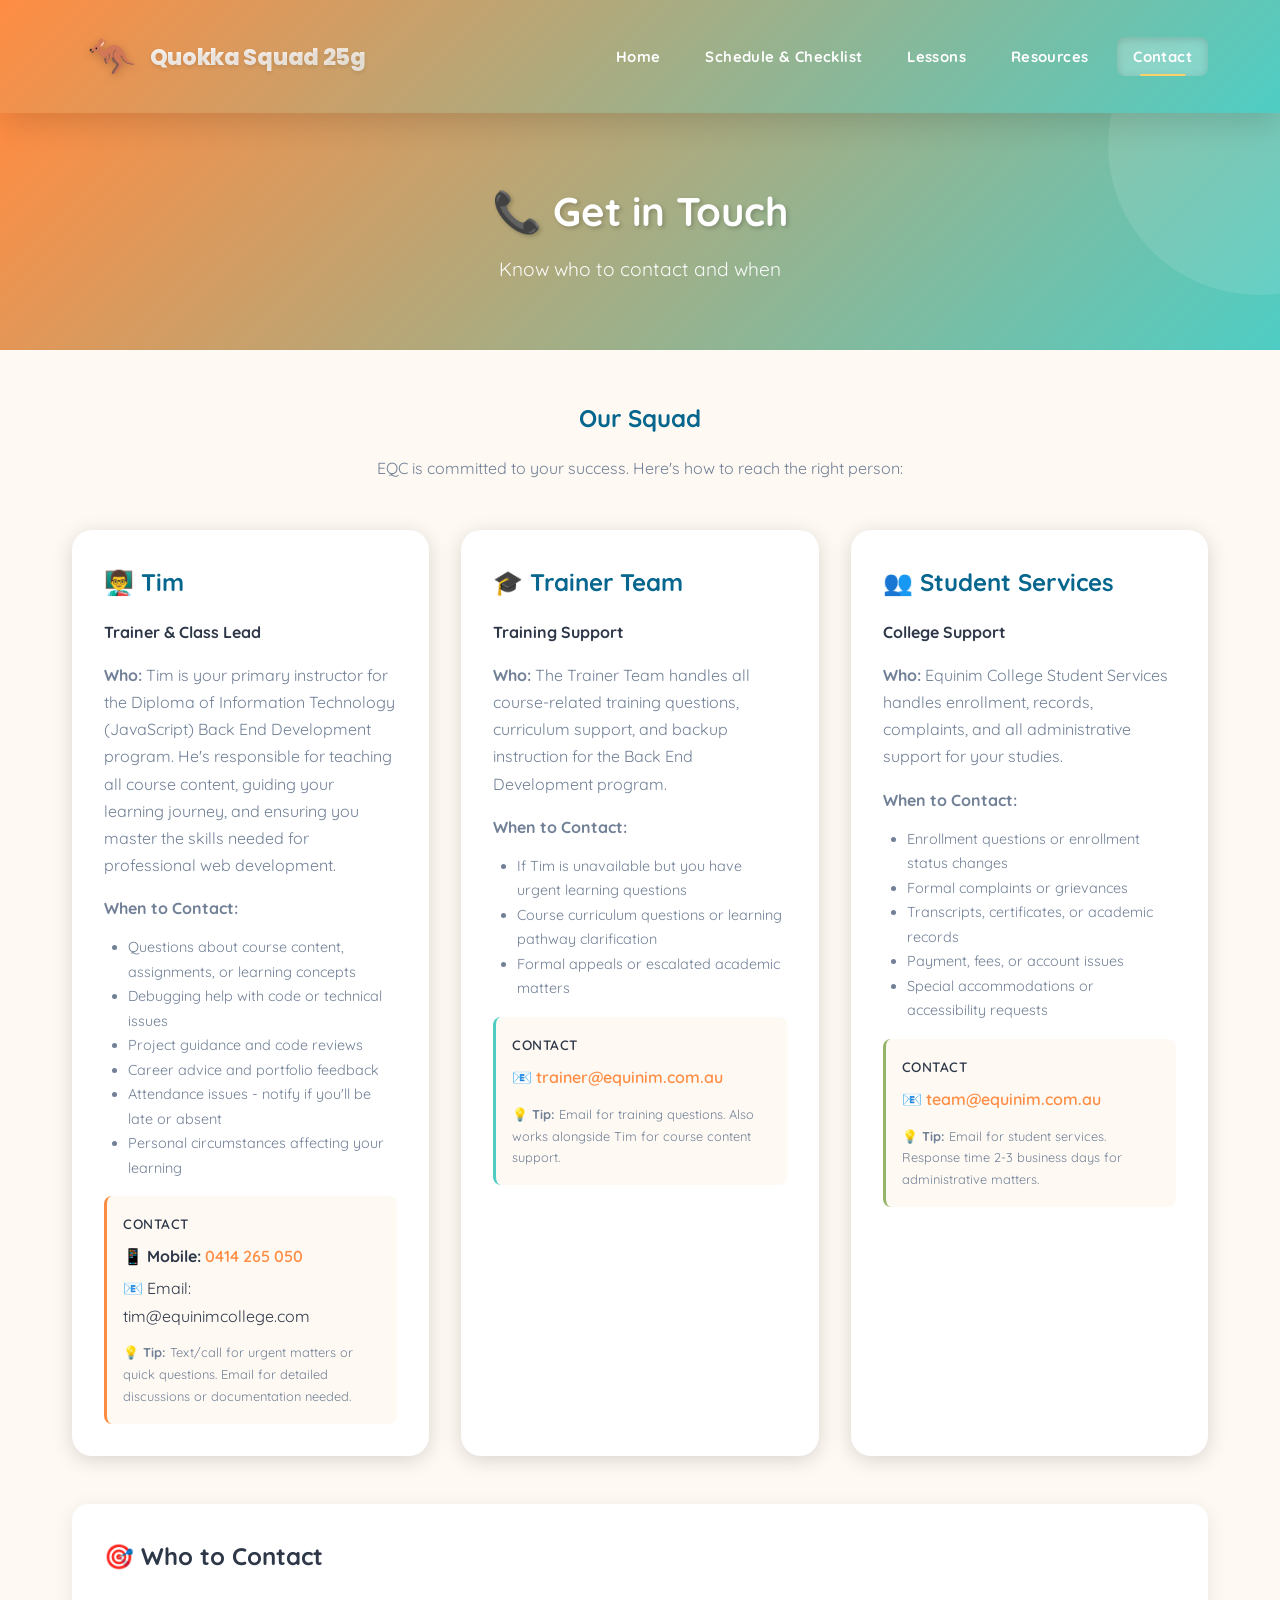
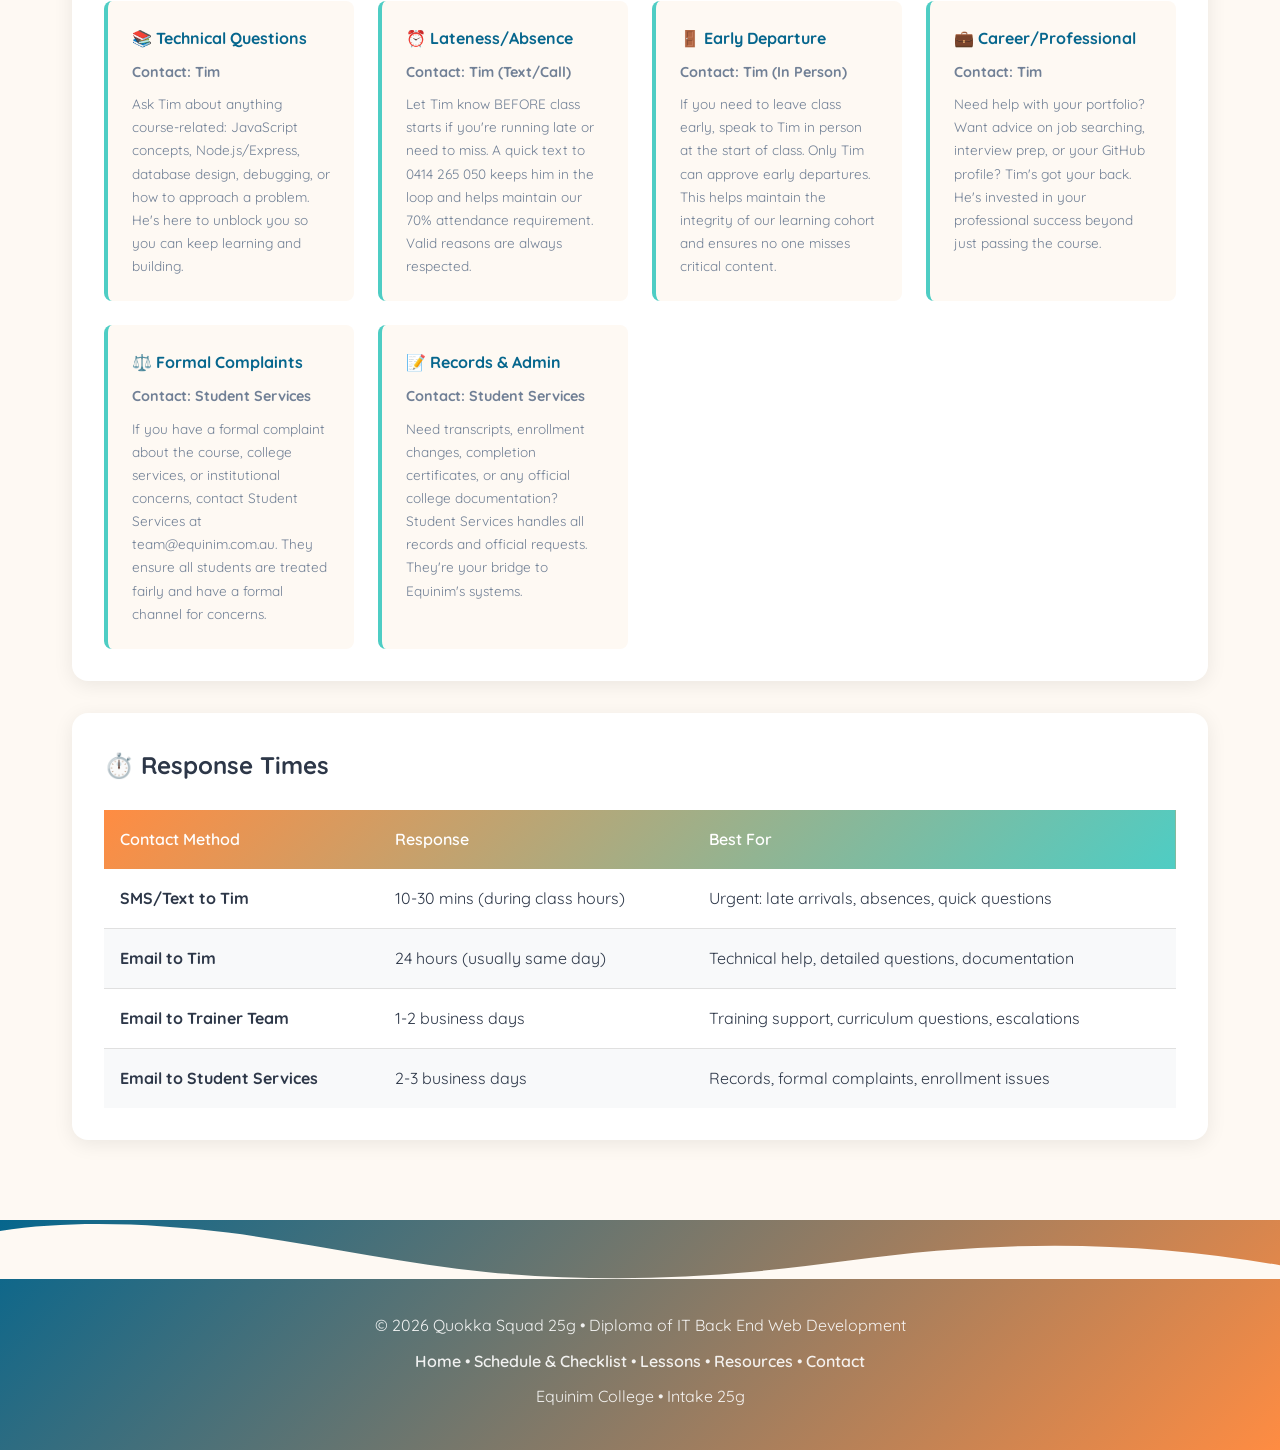
==== commit 02cf4996: "Update schedule, lessons, and site nav" ====
--- a/contact.html
+++ b/contact.html
@@ -22,12 +22,9 @@
             </a>
             <ul class="nav-links">
                 <li><a href="index.html">Home</a></li>
-                <li><a href="schedule.html">Schedule</a></li>
-                <li><a href="courses.html">2026 Subjects</a></li>
+                <li><a href="schedule.html">Schedule &amp; Checklist</a></li>
+                <li><a href="lessons.html">Lessons</a></li>
                 <li><a href="resources.html">Resources</a></li>
-                <li><a href="profiles.html">Profiles</a></li>
-                <li><a href="lessons.html">Lessons</a></li>
-                <li><a href="daily-checklist.html">Daily Checklist</a></li>
                 <li><a href="contact.html" class="active">Contact</a></li>
             </ul>
         </div>
@@ -247,6 +244,15 @@
         </div>
         <div class="footer-content">
             <p>© 2026 Quokka Squad 25g • Diploma of IT Back End Web Development</p>
+            <p>
+                <a href="index.html" style="color: inherit; text-decoration: none; font-weight: 600;">Home</a> •
+                <a href="schedule.html" style="color: inherit; text-decoration: none; font-weight: 600;">Schedule &amp;
+                    Checklist</a> •
+                <a href="lessons.html" style="color: inherit; text-decoration: none; font-weight: 600;">Lessons</a> •
+                <a href="resources.html" style="color: inherit; text-decoration: none; font-weight: 600;">Resources</a>
+                •
+                <a href="contact.html" style="color: inherit; text-decoration: none; font-weight: 600;">Contact</a>
+            </p>
             <p>Equinim College • Intake 25g</p>
         </div>
     </footer>
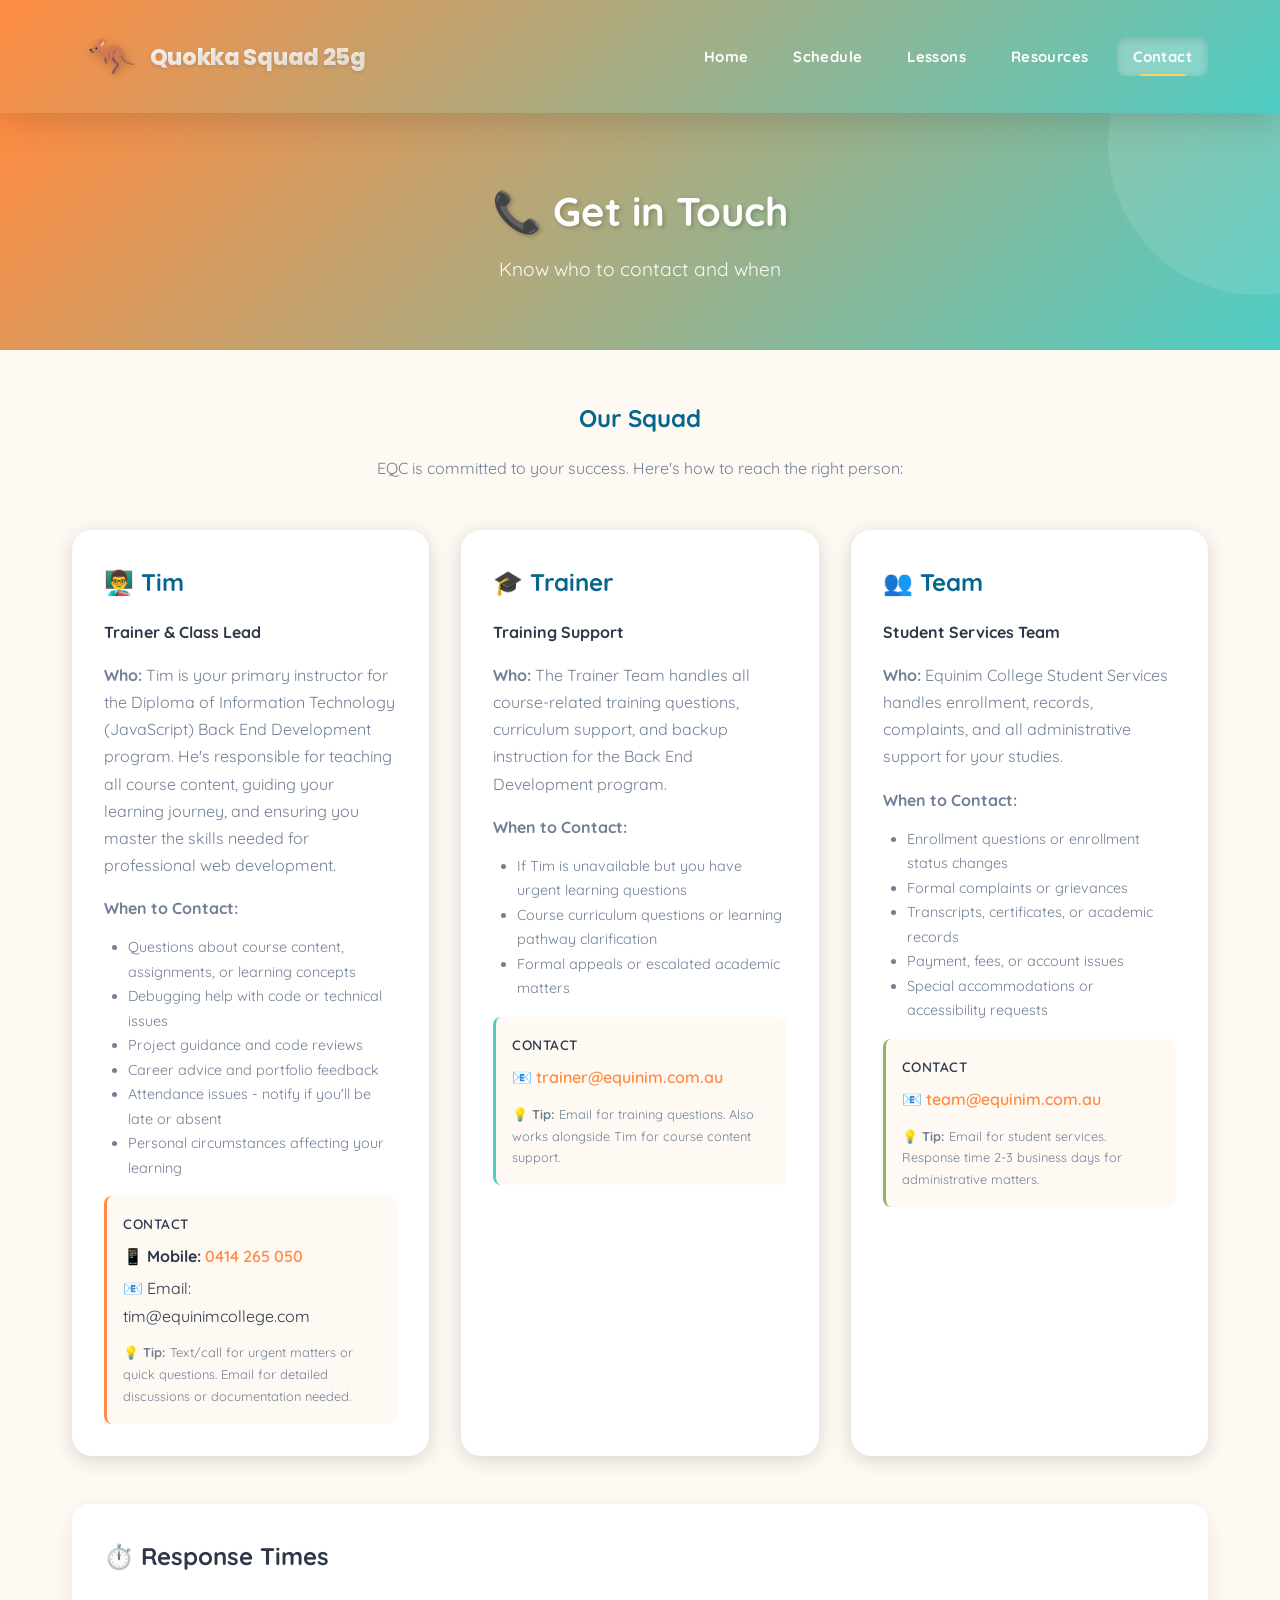
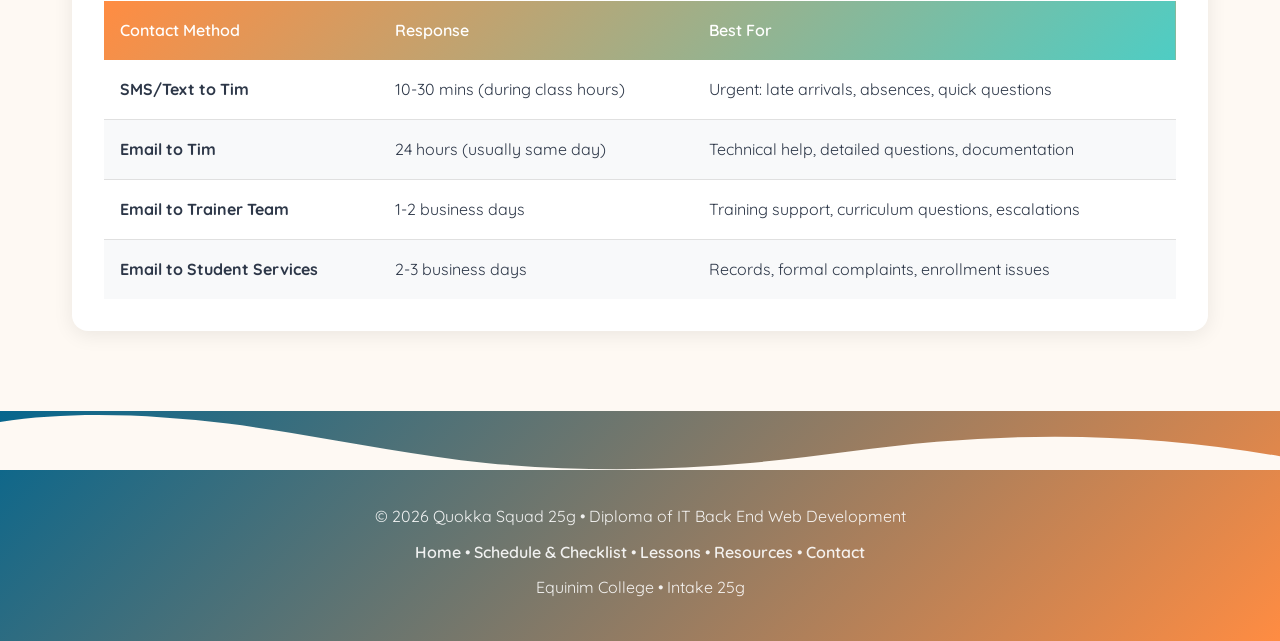
==== commit 280b0f3a: "Update nav and contact tiles" ====
--- a/contact.html
+++ b/contact.html
@@ -22,7 +22,7 @@
             </a>
             <ul class="nav-links">
                 <li><a href="index.html">Home</a></li>
-                <li><a href="schedule.html">Schedule &amp; Checklist</a></li>
+                <li><a href="schedule.html">Schedule</a></li>
                 <li><a href="lessons.html">Lessons</a></li>
                 <li><a href="resources.html">Resources</a></li>
                 <li><a href="contact.html" class="active">Contact</a></li>
@@ -79,7 +79,7 @@
                 </div>
 
                 <div class="contact-card">
-                    <h3>🎓 Trainer Team</h3>
+                    <h3>🎓 Trainer</h3>
                     <p><strong>Training Support</strong></p>
                     <p style="color: var(--text-light); margin: 1rem 0;"><strong>Who:</strong> The Trainer Team handles
                         all course-related training questions, curriculum support, and backup instruction for the Back
@@ -105,8 +105,8 @@
                 </div>
 
                 <div class="contact-card">
-                    <h3>👥 Student Services</h3>
-                    <p><strong>College Support</strong></p>
+                    <h3>👥 Team</h3>
+                    <p><strong>Student Services Team</strong></p>
                     <p style="color: var(--text-light); margin: 1rem 0;"><strong>Who:</strong> Equinim College Student
                         Services handles enrollment, records, complaints, and all administrative support for your
                         studies.</p>
@@ -129,69 +129,6 @@
                         <p style="margin: 0.8rem 0 0 0; font-size: 0.8rem; color: var(--text-light);">💡
                             <strong>Tip:</strong> Email for student services. Response time 2-3 business days for
                             administrative matters.</p>
-                    </div>
-                </div>
-            </div>
-
-            <div class="card">
-                <h2 style="text-align: left; margin-bottom: 1.5rem;">🎯 Who to Contact</h2>
-                <div style="display: grid; grid-template-columns: repeat(auto-fit, minmax(250px, 1fr)); gap: 1.5rem;">
-                    <div
-                        style="padding: 1.5rem; background: var(--background); border-radius: 8px; border-left: 4px solid var(--secondary-color);">
-                        <h4 style="color: var(--dark-accent); margin-bottom: 0.5rem;">📚 Technical Questions</h4>
-                        <p style="color: var(--text-light); font-size: 0.9rem;"><strong>Contact: Tim</strong></p>
-                        <p style="color: var(--text-light); font-size: 0.85rem; margin-top: 0.5rem;">Ask Tim about
-                            anything course-related: JavaScript concepts, Node.js/Express, database design, debugging,
-                            or how to approach a problem. He's here to unblock you so you can keep learning and
-                            building.</p>
-                    </div>
-                    <div
-                        style="padding: 1.5rem; background: var(--background); border-radius: 8px; border-left: 4px solid var(--secondary-color);">
-                        <h4 style="color: var(--dark-accent); margin-bottom: 0.5rem;">⏰ Lateness/Absence</h4>
-                        <p style="color: var(--text-light); font-size: 0.9rem;"><strong>Contact: Tim
-                                (Text/Call)</strong></p>
-                        <p style="color: var(--text-light); font-size: 0.85rem; margin-top: 0.5rem;">Let Tim know BEFORE
-                            class starts if you're running late or need to miss. A quick text to 0414 265 050 keeps him
-                            in the loop and helps maintain our 70% attendance requirement. Valid reasons are always
-                            respected.</p>
-                    </div>
-                    <div
-                        style="padding: 1.5rem; background: var(--background); border-radius: 8px; border-left: 4px solid var(--secondary-color);">
-                        <h4 style="color: var(--dark-accent); margin-bottom: 0.5rem;">🚪 Early Departure</h4>
-                        <p style="color: var(--text-light); font-size: 0.9rem;"><strong>Contact: Tim (In
-                                Person)</strong></p>
-                        <p style="color: var(--text-light); font-size: 0.85rem; margin-top: 0.5rem;">If you need to
-                            leave class early, speak to Tim in person at the start of class. Only Tim can approve early
-                            departures. This helps maintain the integrity of our learning cohort and ensures no one
-                            misses critical content.</p>
-                    </div>
-                    <div
-                        style="padding: 1.5rem; background: var(--background); border-radius: 8px; border-left: 4px solid var(--secondary-color);">
-                        <h4 style="color: var(--dark-accent); margin-bottom: 0.5rem;">💼 Career/Professional</h4>
-                        <p style="color: var(--text-light); font-size: 0.9rem;"><strong>Contact: Tim</strong></p>
-                        <p style="color: var(--text-light); font-size: 0.85rem; margin-top: 0.5rem;">Need help with your
-                            portfolio? Want advice on job searching, interview prep, or your GitHub profile? Tim's got
-                            your back. He's invested in your professional success beyond just passing the course.</p>
-                    </div>
-                    <div
-                        style="padding: 1.5rem; background: var(--background); border-radius: 8px; border-left: 4px solid var(--secondary-color);">
-                        <h4 style="color: var(--dark-accent); margin-bottom: 0.5rem;">⚖️ Formal Complaints</h4>
-                        <p style="color: var(--text-light); font-size: 0.9rem;"><strong>Contact: Student
-                                Services</strong></p>
-                        <p style="color: var(--text-light); font-size: 0.85rem; margin-top: 0.5rem;">If you have a
-                            formal complaint about the course, college services, or institutional concerns, contact
-                            Student Services at team@equinim.com.au. They ensure all students are treated fairly and
-                            have a formal channel for concerns.</p>
-                    </div>
-                    <div
-                        style="padding: 1.5rem; background: var(--background); border-radius: 8px; border-left: 4px solid var(--secondary-color);">
-                        <h4 style="color: var(--dark-accent); margin-bottom: 0.5rem;">📝 Records & Admin</h4>
-                        <p style="color: var(--text-light); font-size: 0.9rem;"><strong>Contact: Student
-                                Services</strong></p>
-                        <p style="color: var(--text-light); font-size: 0.85rem; margin-top: 0.5rem;">Need transcripts,
-                            enrollment changes, completion certificates, or any official college documentation? Student
-                            Services handles all records and official requests. They're your bridge to Equinim's
-                            systems.</p>
                     </div>
                 </div>
             </div>
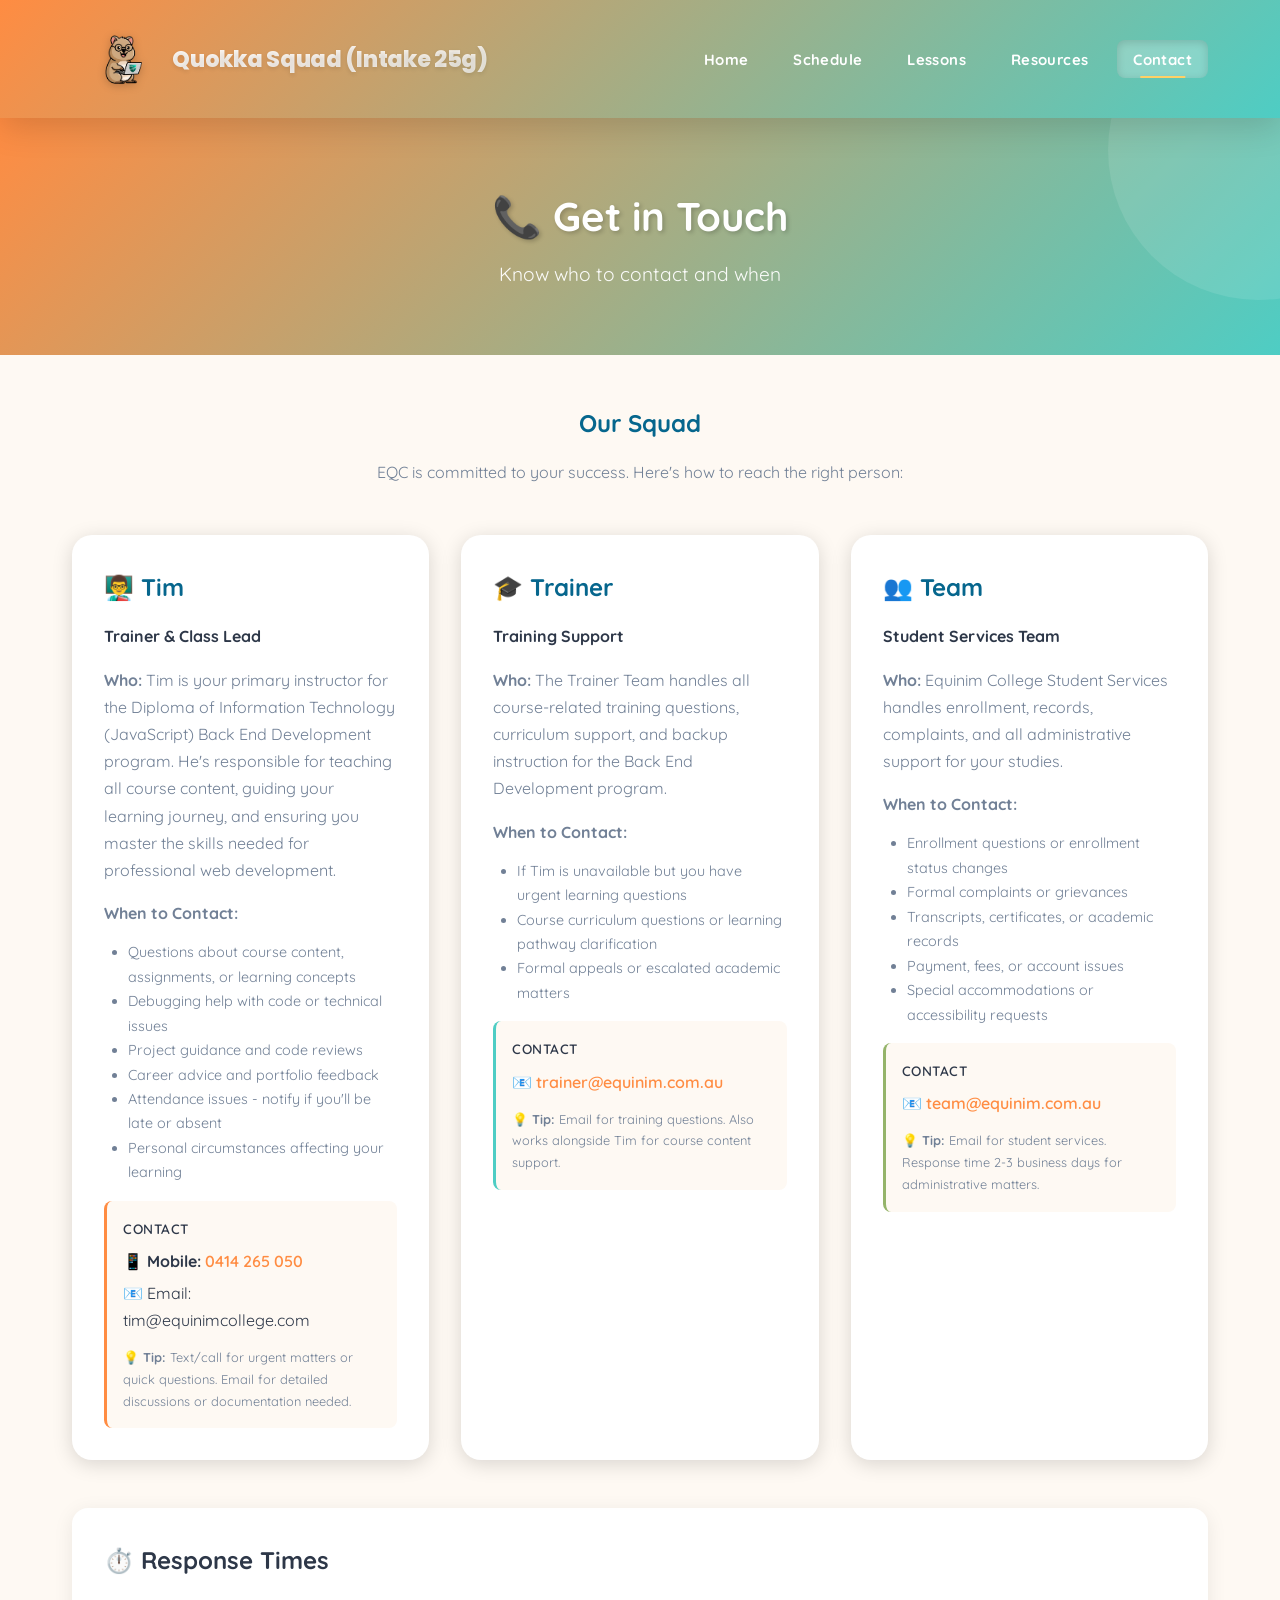
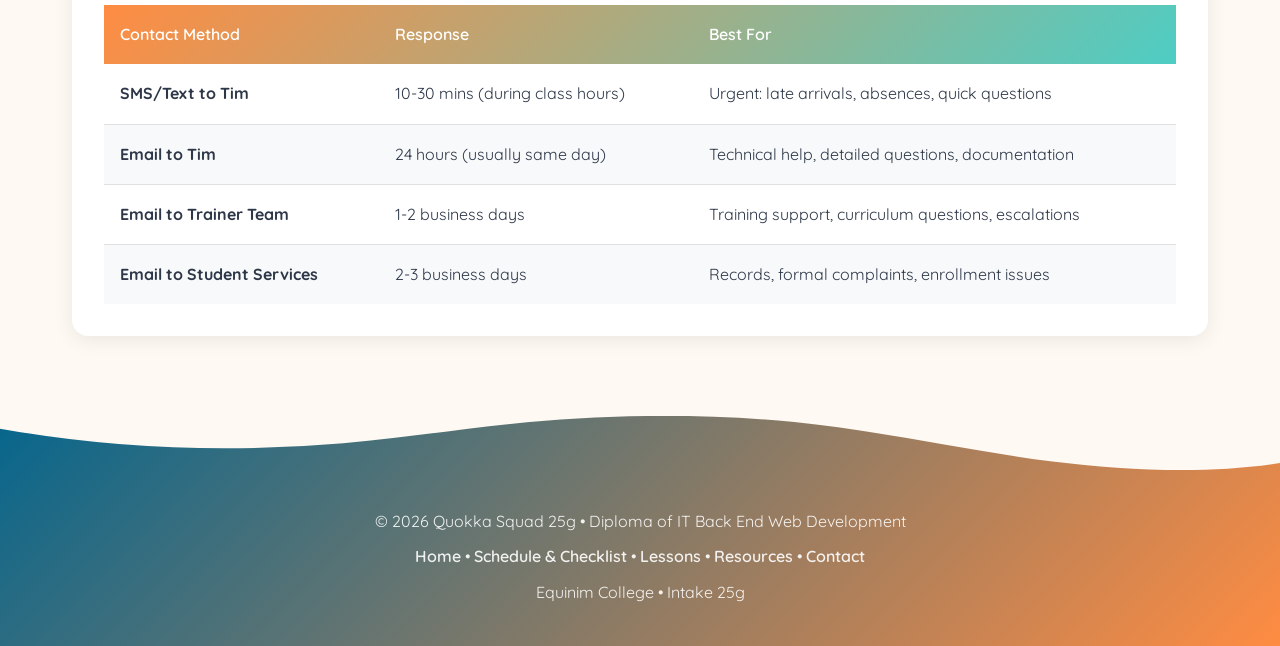
==== commit fc4eafc5: "Update site content and assets" ====
--- a/contact.html
+++ b/contact.html
@@ -1,198 +1,377 @@
-<!DOCTYPE html>
+<!doctype html>
 <html lang="en">
-
-<head>
-    <meta charset="UTF-8">
-    <meta name="viewport" content="width=device-width, initial-scale=1.0">
-    <title>Contact | Quokka Squad 25g</title>
-    <link rel="stylesheet" href="main.css">
-    <link rel="preconnect" href="https://fonts.googleapis.com">
-    <link rel="preconnect" href="https://fonts.gstatic.com" crossorigin>
-    <link
-        href="https://fonts.googleapis.com/css2?family=Poppins:wght@300;400;600;700&family=Quicksand:wght@400;500;600;700&display=swap"
-        rel="stylesheet">
-</head>
-
-<body>
-    <nav class="navbar">
-        <div class="nav-container">
-            <a href="index.html" class="nav-brand">
-                <span class="quokka-emoji">🦘</span>
-                <span class="brand-text">Quokka Squad 25g</span>
-            </a>
-            <ul class="nav-links">
-                <li><a href="index.html">Home</a></li>
-                <li><a href="schedule.html">Schedule</a></li>
-                <li><a href="lessons.html">Lessons</a></li>
-                <li><a href="resources.html">Resources</a></li>
-                <li><a href="contact.html" class="active">Contact</a></li>
-            </ul>
-        </div>
-    </nav>
-
-    <header class="page-header">
-        <div class="container">
-            <h1>📞 Get in Touch</h1>
-            <p>Know who to contact and when</p>
-        </div>
-    </header>
-
-    <main style="padding: 3rem 0;">
-        <div class="container">
-            <div style="text-align: center; margin-bottom: 3rem;">
-                <h2 style="color: var(--dark-accent); margin-bottom: 1rem;">Our Squad</h2>
-                <p style="color: var(--text-light); max-width: 600px; margin: 0 auto;">EQC is committed to your success.
-                    Here's how to reach the right person:</p>
-            </div>
-
-            <div class="contact-grid" style="margin-bottom: 3rem;">
-                <div class="contact-card">
-                    <h3>👨‍🏫 Tim</h3>
-                    <p><strong>Trainer & Class Lead</strong></p>
-                    <p style="color: var(--text-light); margin: 1rem 0;"><strong>Who:</strong> Tim is your primary
-                        instructor for the Diploma of Information Technology (JavaScript) Back End Development program.
-                        He's responsible for teaching all course content, guiding your learning journey, and ensuring
-                        you master the skills needed for professional web development.</p>
-                    <p style="color: var(--text-light); margin: 0.8rem 0;"><strong>When to Contact:</strong></p>
-                    <ul style="margin: 0.5rem 0 1rem 1.5rem; color: var(--text-light); font-size: 0.9rem;">
-                        <li>Questions about course content, assignments, or learning concepts</li>
-                        <li>Debugging help with code or technical issues</li>
-                        <li>Project guidance and code reviews</li>
-                        <li>Career advice and portfolio feedback</li>
-                        <li>Attendance issues - notify if you'll be late or absent</li>
-                        <li>Personal circumstances affecting your learning</li>
-                    </ul>
-                    <div
-                        style="background: var(--background); padding: 1rem; border-radius: 8px; border-left: 3px solid var(--primary-color); margin-top: 1rem;">
-                        <p
-                            style="font-size: 0.85rem; text-transform: uppercase; letter-spacing: 0.5px; font-weight: 600; margin-bottom: 0.5rem;">
-                            Contact</p>
-                        <p style="margin: 0.3rem 0; color: var(--text-dark);"><strong>📱 Mobile:</strong> <a
-                                href="tel:0414265050"
-                                style="color: var(--primary-color); text-decoration: none; font-weight: 600;">0414 265
-                                050</a></p>
-                        <p style="margin: 0.3rem 0; color: var(--text-dark);">📧 Email: tim@equinimcollege.com</p>
-                        <p style="margin: 0.8rem 0 0 0; font-size: 0.8rem; color: var(--text-light);">💡
-                            <strong>Tip:</strong> Text/call for urgent matters or quick questions. Email for detailed
-                            discussions or documentation needed.</p>
-                    </div>
-                </div>
-
-                <div class="contact-card">
-                    <h3>🎓 Trainer</h3>
-                    <p><strong>Training Support</strong></p>
-                    <p style="color: var(--text-light); margin: 1rem 0;"><strong>Who:</strong> The Trainer Team handles
-                        all course-related training questions, curriculum support, and backup instruction for the Back
-                        End Development program.</p>
-                    <p style="color: var(--text-light); margin: 0.8rem 0;"><strong>When to Contact:</strong></p>
-                    <ul style="margin: 0.5rem 0 1rem 1.5rem; color: var(--text-light); font-size: 0.9rem;">
-                        <li>If Tim is unavailable but you have urgent learning questions</li>
-                        <li>Course curriculum questions or learning pathway clarification</li>
-                        <li>Formal appeals or escalated academic matters</li>
-                    </ul>
-                    <div
-                        style="background: var(--background); padding: 1rem; border-radius: 8px; border-left: 3px solid var(--secondary-color); margin-top: 1rem;">
-                        <p
-                            style="font-size: 0.85rem; text-transform: uppercase; letter-spacing: 0.5px; font-weight: 600; margin-bottom: 0.5rem;">
-                            Contact</p>
-                        <p style="margin: 0.3rem 0; color: var(--text-dark);">📧 <a href="mailto:trainer@equinim.com.au"
-                                style="color: var(--primary-color); text-decoration: none; font-weight: 600;">trainer@equinim.com.au</a>
-                        </p>
-                        <p style="margin: 0.8rem 0 0 0; font-size: 0.8rem; color: var(--text-light);">💡
-                            <strong>Tip:</strong> Email for training questions. Also works alongside Tim for course
-                            content support.</p>
-                    </div>
-                </div>
-
-                <div class="contact-card">
-                    <h3>👥 Team</h3>
-                    <p><strong>Student Services Team</strong></p>
-                    <p style="color: var(--text-light); margin: 1rem 0;"><strong>Who:</strong> Equinim College Student
-                        Services handles enrollment, records, complaints, and all administrative support for your
-                        studies.</p>
-                    <p style="color: var(--text-light); margin: 0.8rem 0;"><strong>When to Contact:</strong></p>
-                    <ul style="margin: 0.5rem 0 1rem 1.5rem; color: var(--text-light); font-size: 0.9rem;">
-                        <li>Enrollment questions or enrollment status changes</li>
-                        <li>Formal complaints or grievances</li>
-                        <li>Transcripts, certificates, or academic records</li>
-                        <li>Payment, fees, or account issues</li>
-                        <li>Special accommodations or accessibility requests</li>
-                    </ul>
-                    <div
-                        style="background: var(--background); padding: 1rem; border-radius: 8px; border-left: 3px solid var(--earth-tone); margin-top: 1rem;">
-                        <p
-                            style="font-size: 0.85rem; text-transform: uppercase; letter-spacing: 0.5px; font-weight: 600; margin-bottom: 0.5rem;">
-                            Contact</p>
-                        <p style="margin: 0.3rem 0; color: var(--text-dark);">📧 <a href="mailto:team@equinim.com.au"
-                                style="color: var(--primary-color); text-decoration: none; font-weight: 600;">team@equinim.com.au</a>
-                        </p>
-                        <p style="margin: 0.8rem 0 0 0; font-size: 0.8rem; color: var(--text-light);">💡
-                            <strong>Tip:</strong> Email for student services. Response time 2-3 business days for
-                            administrative matters.</p>
-                    </div>
-                </div>
-            </div>
-
-            <div class="card" style="margin-top: 2rem;">
-                <h2 style="text-align: left; margin-bottom: 1.5rem;">⏱️ Response Times</h2>
-                <table style="width: 100%; border-collapse: collapse;">
-                    <thead>
-                        <tr
-                            style="background: linear-gradient(135deg, var(--primary-color), var(--secondary-color)); color: white;">
-                            <th style="padding: 1rem; text-align: left; font-weight: 600;">Contact Method</th>
-                            <th style="padding: 1rem; text-align: left; font-weight: 600;">Response</th>
-                            <th style="padding: 1rem; text-align: left; font-weight: 600;">Best For</th>
-                        </tr>
-                    </thead>
-                    <tbody>
-                        <tr style="border-bottom: 1px solid #e0e0e0;">
-                            <td style="padding: 1rem;"><strong>SMS/Text to Tim</strong></td>
-                            <td style="padding: 1rem;">10-30 mins (during class hours)</td>
-                            <td style="padding: 1rem;">Urgent: late arrivals, absences, quick questions</td>
-                        </tr>
-                        <tr style="border-bottom: 1px solid #e0e0e0; background: #f8f9fa;">
-                            <td style="padding: 1rem;"><strong>Email to Tim</strong></td>
-                            <td style="padding: 1rem;">24 hours (usually same day)</td>
-                            <td style="padding: 1rem;">Technical help, detailed questions, documentation</td>
-                        </tr>
-                        <tr style="border-bottom: 1px solid #e0e0e0;">
-                            <td style="padding: 1rem;"><strong>Email to Trainer Team</strong></td>
-                            <td style="padding: 1rem;">1-2 business days</td>
-                            <td style="padding: 1rem;">Training support, curriculum questions, escalations</td>
-                        </tr>
-                        <tr style="background: #f8f9fa;">
-                            <td style="padding: 1rem;"><strong>Email to Student Services</strong></td>
-                            <td style="padding: 1rem;">2-3 business days</td>
-                            <td style="padding: 1rem;">Records, formal complaints, enrollment issues</td>
-                        </tr>
-                    </tbody>
-                </table>
-            </div>
-        </div>
-    </main>
-
-    <footer class="footer">
-        <div class="footer-wave">
-            <svg viewBox="0 0 1200 120" preserveAspectRatio="none">
-                <path
-                    d="M321.39,56.44c58-10.79,114.16-30.13,172-41.86,82.39-16.72,168.19-17.73,250.45-.39C823.78,31,906.67,72,985.66,92.83c70.05,18.48,146.53,26.09,214.34,3V0H0V27.35A600.21,600.21,0,0,0,321.39,56.44Z">
-                </path>
-            </svg>
-        </div>
-        <div class="footer-content">
-            <p>© 2026 Quokka Squad 25g • Diploma of IT Back End Web Development</p>
-            <p>
-                <a href="index.html" style="color: inherit; text-decoration: none; font-weight: 600;">Home</a> •
-                <a href="schedule.html" style="color: inherit; text-decoration: none; font-weight: 600;">Schedule &amp;
-                    Checklist</a> •
-                <a href="lessons.html" style="color: inherit; text-decoration: none; font-weight: 600;">Lessons</a> •
-                <a href="resources.html" style="color: inherit; text-decoration: none; font-weight: 600;">Resources</a>
-                •
-                <a href="contact.html" style="color: inherit; text-decoration: none; font-weight: 600;">Contact</a>
-            </p>
-            <p>Equinim College • Intake 25g</p>
-        </div>
-    </footer>
-</body>
-
-</html>+	<head>
+		<meta charset="UTF-8" />
+		<meta name="viewport" content="width=device-width, initial-scale=1.0" />
+		<title>Contact | Quokka Squad 25g</title>
+		<link rel="stylesheet" href="main.css" />
+		<link rel="preconnect" href="https://fonts.googleapis.com" />
+		<link rel="preconnect" href="https://fonts.gstatic.com" crossorigin />
+		<link
+			href="https://fonts.googleapis.com/css2?family=Poppins:wght@300;400;600;700&family=Quicksand:wght@400;500;600;700&display=swap"
+			rel="stylesheet"
+		/>
+	</head>
+
+	<body>
+		<nav class="navbar">
+			<div class="nav-container">
+				<a href="index.html" class="nav-brand">
+					<img
+						class="quokka-emoji"
+						src="images/quokka-icon.png"
+						alt="Quokka Icon"
+						height="70"
+						width="auto"
+					/>
+					<span class="brand-text">Quokka Squad (Intake 25g)</span>
+				</a>
+				<ul class="nav-links">
+					<li><a href="index.html">Home</a></li>
+					<li><a href="schedule.html">Schedule</a></li>
+					<li><a href="lessons.html">Lessons</a></li>
+					<li><a href="resources.html">Resources</a></li>
+					<li><a href="contact.html" class="active">Contact</a></li>
+				</ul>
+			</div>
+		</nav>
+
+		<header class="page-header">
+			<div class="container">
+				<h1>📞 Get in Touch</h1>
+				<p>Know who to contact and when</p>
+			</div>
+		</header>
+
+		<main style="padding: 3rem 0">
+			<div class="container">
+				<div style="text-align: center; margin-bottom: 3rem">
+					<h2 style="color: var(--dark-accent); margin-bottom: 1rem">Our Squad</h2>
+					<p style="color: var(--text-light); max-width: 600px; margin: 0 auto">
+						EQC is committed to your success. Here's how to reach the right person:
+					</p>
+				</div>
+
+				<div class="contact-grid" style="margin-bottom: 3rem">
+					<div class="contact-card">
+						<h3>👨‍🏫 Tim</h3>
+						<p><strong>Trainer & Class Lead</strong></p>
+						<p style="color: var(--text-light); margin: 1rem 0">
+							<strong>Who:</strong> Tim is your primary instructor for the Diploma of
+							Information Technology (JavaScript) Back End Development program. He's
+							responsible for teaching all course content, guiding your learning
+							journey, and ensuring you master the skills needed for professional web
+							development.
+						</p>
+						<p style="color: var(--text-light); margin: 0.8rem 0">
+							<strong>When to Contact:</strong>
+						</p>
+						<ul
+							style="
+								margin: 0.5rem 0 1rem 1.5rem;
+								color: var(--text-light);
+								font-size: 0.9rem;
+							"
+						>
+							<li>
+								Questions about course content, assignments, or learning concepts
+							</li>
+							<li>Debugging help with code or technical issues</li>
+							<li>Project guidance and code reviews</li>
+							<li>Career advice and portfolio feedback</li>
+							<li>Attendance issues - notify if you'll be late or absent</li>
+							<li>Personal circumstances affecting your learning</li>
+						</ul>
+						<div
+							style="
+								background: var(--background);
+								padding: 1rem;
+								border-radius: 8px;
+								border-left: 3px solid var(--primary-color);
+								margin-top: 1rem;
+							"
+						>
+							<p
+								style="
+									font-size: 0.85rem;
+									text-transform: uppercase;
+									letter-spacing: 0.5px;
+									font-weight: 600;
+									margin-bottom: 0.5rem;
+								"
+							>
+								Contact
+							</p>
+							<p style="margin: 0.3rem 0; color: var(--text-dark)">
+								<strong>📱 Mobile:</strong>
+								<a
+									href="tel:0414265050"
+									style="
+										color: var(--primary-color);
+										text-decoration: none;
+										font-weight: 600;
+									"
+									>0414 265 050</a
+								>
+							</p>
+							<p style="margin: 0.3rem 0; color: var(--text-dark)">
+								📧 Email: tim@equinimcollege.com
+							</p>
+							<p
+								style="
+									margin: 0.8rem 0 0 0;
+									font-size: 0.8rem;
+									color: var(--text-light);
+								"
+							>
+								💡 <strong>Tip:</strong> Text/call for urgent matters or quick
+								questions. Email for detailed discussions or documentation needed.
+							</p>
+						</div>
+					</div>
+
+					<div class="contact-card">
+						<h3>🎓 Trainer</h3>
+						<p><strong>Training Support</strong></p>
+						<p style="color: var(--text-light); margin: 1rem 0">
+							<strong>Who:</strong> The Trainer Team handles all course-related
+							training questions, curriculum support, and backup instruction for the
+							Back End Development program.
+						</p>
+						<p style="color: var(--text-light); margin: 0.8rem 0">
+							<strong>When to Contact:</strong>
+						</p>
+						<ul
+							style="
+								margin: 0.5rem 0 1rem 1.5rem;
+								color: var(--text-light);
+								font-size: 0.9rem;
+							"
+						>
+							<li>If Tim is unavailable but you have urgent learning questions</li>
+							<li>Course curriculum questions or learning pathway clarification</li>
+							<li>Formal appeals or escalated academic matters</li>
+						</ul>
+						<div
+							style="
+								background: var(--background);
+								padding: 1rem;
+								border-radius: 8px;
+								border-left: 3px solid var(--secondary-color);
+								margin-top: 1rem;
+							"
+						>
+							<p
+								style="
+									font-size: 0.85rem;
+									text-transform: uppercase;
+									letter-spacing: 0.5px;
+									font-weight: 600;
+									margin-bottom: 0.5rem;
+								"
+							>
+								Contact
+							</p>
+							<p style="margin: 0.3rem 0; color: var(--text-dark)">
+								📧
+								<a
+									href="mailto:trainer@equinim.com.au"
+									style="
+										color: var(--primary-color);
+										text-decoration: none;
+										font-weight: 600;
+									"
+									>trainer@equinim.com.au</a
+								>
+							</p>
+							<p
+								style="
+									margin: 0.8rem 0 0 0;
+									font-size: 0.8rem;
+									color: var(--text-light);
+								"
+							>
+								💡 <strong>Tip:</strong> Email for training questions. Also works
+								alongside Tim for course content support.
+							</p>
+						</div>
+					</div>
+
+					<div class="contact-card">
+						<h3>👥 Team</h3>
+						<p><strong>Student Services Team</strong></p>
+						<p style="color: var(--text-light); margin: 1rem 0">
+							<strong>Who:</strong> Equinim College Student Services handles
+							enrollment, records, complaints, and all administrative support for your
+							studies.
+						</p>
+						<p style="color: var(--text-light); margin: 0.8rem 0">
+							<strong>When to Contact:</strong>
+						</p>
+						<ul
+							style="
+								margin: 0.5rem 0 1rem 1.5rem;
+								color: var(--text-light);
+								font-size: 0.9rem;
+							"
+						>
+							<li>Enrollment questions or enrollment status changes</li>
+							<li>Formal complaints or grievances</li>
+							<li>Transcripts, certificates, or academic records</li>
+							<li>Payment, fees, or account issues</li>
+							<li>Special accommodations or accessibility requests</li>
+						</ul>
+						<div
+							style="
+								background: var(--background);
+								padding: 1rem;
+								border-radius: 8px;
+								border-left: 3px solid var(--earth-tone);
+								margin-top: 1rem;
+							"
+						>
+							<p
+								style="
+									font-size: 0.85rem;
+									text-transform: uppercase;
+									letter-spacing: 0.5px;
+									font-weight: 600;
+									margin-bottom: 0.5rem;
+								"
+							>
+								Contact
+							</p>
+							<p style="margin: 0.3rem 0; color: var(--text-dark)">
+								📧
+								<a
+									href="mailto:team@equinim.com.au"
+									style="
+										color: var(--primary-color);
+										text-decoration: none;
+										font-weight: 600;
+									"
+									>team@equinim.com.au</a
+								>
+							</p>
+							<p
+								style="
+									margin: 0.8rem 0 0 0;
+									font-size: 0.8rem;
+									color: var(--text-light);
+								"
+							>
+								💡 <strong>Tip:</strong> Email for student services. Response time 2-3
+								business days for administrative matters.
+							</p>
+						</div>
+					</div>
+				</div>
+
+				<div class="card" style="margin-top: 2rem">
+					<h2 style="text-align: left; margin-bottom: 1.5rem">⏱️ Response Times</h2>
+					<table style="width: 100%; border-collapse: collapse">
+						<thead>
+							<tr
+								style="
+									background: linear-gradient(
+										135deg,
+										var(--primary-color),
+										var(--secondary-color)
+									);
+									color: white;
+								"
+							>
+								<th style="padding: 1rem; text-align: left; font-weight: 600">
+									Contact Method
+								</th>
+								<th style="padding: 1rem; text-align: left; font-weight: 600">
+									Response
+								</th>
+								<th style="padding: 1rem; text-align: left; font-weight: 600">
+									Best For
+								</th>
+							</tr>
+						</thead>
+						<tbody>
+							<tr style="border-bottom: 1px solid #e0e0e0">
+								<td style="padding: 1rem"><strong>SMS/Text to Tim</strong></td>
+								<td style="padding: 1rem">10-30 mins (during class hours)</td>
+								<td style="padding: 1rem">
+									Urgent: late arrivals, absences, quick questions
+								</td>
+							</tr>
+							<tr style="border-bottom: 1px solid #e0e0e0; background: #f8f9fa">
+								<td style="padding: 1rem"><strong>Email to Tim</strong></td>
+								<td style="padding: 1rem">24 hours (usually same day)</td>
+								<td style="padding: 1rem">
+									Technical help, detailed questions, documentation
+								</td>
+							</tr>
+							<tr style="border-bottom: 1px solid #e0e0e0">
+								<td style="padding: 1rem"><strong>Email to Trainer Team</strong></td>
+								<td style="padding: 1rem">1-2 business days</td>
+								<td style="padding: 1rem">
+									Training support, curriculum questions, escalations
+								</td>
+							</tr>
+							<tr style="background: #f8f9fa">
+								<td style="padding: 1rem">
+									<strong>Email to Student Services</strong>
+								</td>
+								<td style="padding: 1rem">2-3 business days</td>
+								<td style="padding: 1rem">
+									Records, formal complaints, enrollment issues
+								</td>
+							</tr>
+						</tbody>
+					</table>
+				</div>
+			</div>
+		</main>
+
+		<footer class="footer">
+			<div class="footer-wave">
+				<svg viewBox="0 0 1200 120" preserveAspectRatio="none">
+					<path
+						d="M321.39,56.44c58-10.79,114.16-30.13,172-41.86,82.39-16.72,168.19-17.73,250.45-.39C823.78,31,906.67,72,985.66,92.83c70.05,18.48,146.53,26.09,214.34,3V0H0V27.35A600.21,600.21,0,0,0,321.39,56.44Z"
+					></path>
+				</svg>
+			</div>
+			<div class="footer-content">
+				<p>© 2026 Quokka Squad 25g • Diploma of IT Back End Web Development</p>
+				<p>
+					<a
+						href="index.html"
+						style="color: inherit; text-decoration: none; font-weight: 600"
+						>Home</a
+					>
+					•
+					<a
+						href="schedule.html"
+						style="color: inherit; text-decoration: none; font-weight: 600"
+						>Schedule &amp; Checklist</a
+					>
+					•
+					<a
+						href="lessons.html"
+						style="color: inherit; text-decoration: none; font-weight: 600"
+						>Lessons</a
+					>
+					•
+					<a
+						href="resources.html"
+						style="color: inherit; text-decoration: none; font-weight: 600"
+						>Resources</a
+					>
+					•
+					<a
+						href="contact.html"
+						style="color: inherit; text-decoration: none; font-weight: 600"
+						>Contact</a
+					>
+				</p>
+				<p>Equinim College • Intake 25g</p>
+			</div>
+		</footer>
+	</body>
+</html>
--- a/main.css
+++ b/main.css
@@ -1,306 +1,899 @@
 :root {
-    --primary-color: #ff8c42;
-    --secondary-color: #4ecdc4;
-    --accent-color: #ffd166;
-    --dark-accent: #06668d;
-    --earth-tone: #95b46a;
-    --background: #fef9f3;
-    --text-dark: #2d3748;
-    --text-light: #718096;
-    --white: #ffffff;
-    --shadow: rgba(0, 0, 0, 0.08);
-    --shadow-hover: rgba(0, 0, 0, 0.12);
-    --shadow-deep: rgba(0, 0, 0, 0.15);
-}
-
-* { margin: 0; padding: 0; box-sizing: border-box; }
+	--primary-color: #ff8c42;
+	--secondary-color: #4ecdc4;
+	--accent-color: #ffd166;
+	--dark-accent: #06668d;
+	--earth-tone: #95b46a;
+	--background: #fef9f3;
+	--text-dark: #2d3748;
+	--text-light: #718096;
+	--white: #ffffff;
+	--shadow: rgba(0, 0, 0, 0.08);
+	--shadow-hover: rgba(0, 0, 0, 0.12);
+	--shadow-deep: rgba(0, 0, 0, 0.15);
+}
+
+* {
+	margin: 0;
+	padding: 0;
+	box-sizing: border-box;
+}
 
 body {
-    font-family: 'Quicksand', 'Poppins', -apple-system, BlinkMacSystemFont, 'Segoe UI', sans-serif;
-    background-color: var(--background);
-    color: var(--text-dark);
-    line-height: 1.7;
-    overflow-x: hidden;
+	font-family:
+		"Quicksand",
+		"Poppins",
+		-apple-system,
+		BlinkMacSystemFont,
+		"Segoe UI",
+		sans-serif;
+	background-color: var(--background);
+	color: var(--text-dark);
+	line-height: 1.7;
+	overflow-x: hidden;
 }
 
 .navbar {
-    background: linear-gradient(135deg, var(--primary-color), var(--secondary-color));
-    padding: 1rem 0;
-    box-shadow: 0 8px 32px rgba(0, 0, 0, 0.15);
-    position: sticky;
-    top: 0;
-    z-index: 1000;
-    backdrop-filter: blur(10px);
-}
-
-.nav-container { max-width: 1200px; margin: 0 auto; padding: 0 2rem; display: flex; justify-content: space-between; align-items: center; }
-
-.nav-brand { 
-    display: flex; 
-    align-items: center; 
-    gap: 0.9rem; 
-    font-size: 1.4rem; 
-    font-weight: 800; 
-    color: var(--white); 
-    letter-spacing: -0.8px;
-    text-decoration: none;
-    transition: all 0.3s cubic-bezier(0.4, 0, 0.2, 1);
-    padding: 0.5rem 1rem;
-    border-radius: 12px;
+	background: linear-gradient(
+		135deg,
+		var(--primary-color),
+		var(--secondary-color)
+	);
+	padding: 1rem 0;
+	box-shadow: 0 8px 32px rgba(0, 0, 0, 0.15);
+	position: sticky;
+	top: 0;
+	z-index: 1000;
+	backdrop-filter: blur(10px);
+}
+
+.nav-container {
+	max-width: 1200px;
+	margin: 0 auto;
+	padding: 0 2rem;
+	display: flex;
+	justify-content: space-between;
+	align-items: center;
+}
+
+.nav-brand {
+	display: flex;
+	align-items: center;
+	gap: 0.9rem;
+	font-size: 1.4rem;
+	font-weight: 800;
+	color: var(--white);
+	letter-spacing: -0.8px;
+	text-decoration: none;
+	transition: all 0.3s cubic-bezier(0.4, 0, 0.2, 1);
+	padding: 0.5rem 1rem;
+	border-radius: 12px;
 }
 
 .nav-brand:hover {
-    background: rgba(255, 255, 255, 0.15);
-    transform: scale(1.05);
-}
-
-.quokka-emoji { 
-    font-size: 2.4rem; 
-    animation: bounce 2s ease-in-out infinite;
-    filter: drop-shadow(0 2px 4px rgba(0, 0, 0, 0.2));
+	background: rgba(255, 255, 255, 0.15);
+	transform: scale(1.05);
+}
+
+.quokka-emoji {
+	font-size: 2.4rem;
+	animation: bounce 2s ease-in-out infinite;
+	filter: drop-shadow(0 2px 4px rgba(0, 0, 0, 0.2));
 }
 
 .brand-text {
-    background: linear-gradient(135deg, rgba(255, 255, 255, 0.95), rgba(255, 255, 255, 0.8));
-    -webkit-background-clip: text;
-    background-clip: text;
-    -webkit-text-fill-color: transparent;
-    text-shadow: 0 2px 4px rgba(0, 0, 0, 0.1);
-    font-family: 'Poppins', sans-serif;
-    letter-spacing: -0.3px;
-}
-
-@keyframes bounce { 0%, 100% { transform: translateY(0); } 50% { transform: translateY(-8px); } }
-
-.nav-links { display: flex; list-style: none; gap: 0.8rem; }
-
-.nav-links a { 
-    color: var(--white); 
-    text-decoration: none; 
-    font-weight: 700; 
-    transition: all 0.3s cubic-bezier(0.4, 0, 0.2, 1); 
-    position: relative; 
-    padding: 0.6rem 1rem; 
-    font-size: 0.93rem; 
-    letter-spacing: 0.4px;
-    border-radius: 8px;
-    text-transform: capitalize;
-}
-
-.nav-links a::after { 
-    content: ''; 
-    position: absolute; 
-    bottom: 0; 
-    left: 50%; 
-    width: 0; 
-    height: 2px; 
-    background-color: var(--accent-color); 
-    transition: all 0.3s cubic-bezier(0.4, 0, 0.2, 1); 
-    transform: translateX(-50%);
-}
-
-.nav-links a:hover::after, .nav-links a.active::after { 
-    width: 50%; 
-}
-
-.nav-links a:hover { 
-    background: rgba(255, 255, 255, 0.2);
-    transform: translateY(-3px); 
-    opacity: 1; 
+	background: linear-gradient(
+		135deg,
+		rgba(255, 255, 255, 0.95),
+		rgba(255, 255, 255, 0.8)
+	);
+	-webkit-background-clip: text;
+	background-clip: text;
+	-webkit-text-fill-color: transparent;
+	text-shadow: 0 2px 4px rgba(0, 0, 0, 0.1);
+	font-family: "Poppins", sans-serif;
+	letter-spacing: -0.3px;
+}
+
+@keyframes bounce {
+	0%,
+	100% {
+		transform: translateY(0);
+	}
+	50% {
+		transform: translateY(-8px);
+	}
+}
+
+.nav-links {
+	display: flex;
+	list-style: none;
+	gap: 0.8rem;
+}
+
+.nav-links a {
+	color: var(--white);
+	text-decoration: none;
+	font-weight: 700;
+	transition: all 0.3s cubic-bezier(0.4, 0, 0.2, 1);
+	position: relative;
+	padding: 0.6rem 1rem;
+	font-size: 0.93rem;
+	letter-spacing: 0.4px;
+	border-radius: 8px;
+	text-transform: capitalize;
+}
+
+.nav-links a::after {
+	content: "";
+	position: absolute;
+	bottom: 0;
+	left: 50%;
+	width: 0;
+	height: 2px;
+	background-color: var(--accent-color);
+	transition: all 0.3s cubic-bezier(0.4, 0, 0.2, 1);
+	transform: translateX(-50%);
+}
+
+.nav-links a:hover::after,
+.nav-links a.active::after {
+	width: 50%;
+}
+
+.nav-links a:hover {
+	background: rgba(255, 255, 255, 0.2);
+	transform: translateY(-3px);
+	opacity: 1;
 }
 
 .nav-links a.active {
-    background: rgba(255, 255, 255, 0.25);
-    box-shadow: inset 0 2px 8px rgba(0, 0, 0, 0.15);
-}
-
-.hero { background: linear-gradient(135deg, var(--secondary-color) 0%, var(--dark-accent) 100%); padding: 7rem 2rem 5rem; position: relative; color: var(--white); text-align: center; }
-
-.hero-content { max-width: 900px; margin: 0 auto; position: relative; z-index: 2; }
-
-.hero h1 { font-size: 3.5rem; font-weight: 700; margin-bottom: 1rem; text-shadow: 2px 2px 4px rgba(0, 0, 0, 0.1); font-family: 'Poppins', sans-serif; letter-spacing: -1px; }
-
-.hero-subtitle { font-size: 1.8rem; margin-bottom: 1rem; font-weight: 600; letter-spacing: 0.5px; }
-
-.hero-description { font-size: 1.15rem; margin-bottom: 2rem; opacity: 0.95; line-height: 1.8; }
-
-.hero-buttons { display: flex; gap: 1rem; justify-content: center; flex-wrap: wrap; }
-
-.btn { padding: 1rem 2.2rem; font-size: 1rem; font-weight: 600; border-radius: 50px; text-decoration: none; transition: all 0.3s cubic-bezier(0.4, 0, 0.2, 1); display: inline-block; border: none; cursor: pointer; letter-spacing: 0.3px; }
-
-.btn-primary { background-color: var(--primary-color); color: var(--white); box-shadow: 0 6px 20px rgba(255, 140, 66, 0.25); }
-
-.btn-primary:hover { background-color: #ff7629; transform: translateY(-4px); box-shadow: 0 10px 30px rgba(255, 140, 66, 0.35); }
-
-.btn-secondary { background-color: var(--white); color: var(--primary-color); box-shadow: 0 6px 20px rgba(255, 255, 255, 0.25); }
-
-.btn-secondary:hover { background-color: var(--accent-color); color: var(--text-dark); transform: translateY(-4px); }
-
-.hero-wave { position: absolute; bottom: -1px; left: 0; width: 100%; overflow: hidden; line-height: 0; }
-
-.hero-wave svg { position: relative; display: block; width: calc(100% + 1.3px); height: 60px; fill: var(--background); }
-
-.container { max-width: 1200px; margin: 0 auto; padding: 0 2rem; }
-
-section { padding: 4rem 0; }
-
-section h2 { font-size: 2.5rem; font-weight: 700; text-align: center; margin-bottom: 3rem; color: var(--dark-accent); font-family: 'Poppins', sans-serif; }
-
-.course-grid { display: grid; grid-template-columns: repeat(auto-fit, minmax(300px, 1fr)); gap: 2rem; margin-top: 2rem; }
-
-.course-card { background: var(--white); padding: 2rem; border-radius: 20px; box-shadow: 0 4px 20px var(--shadow); transition: all 0.3s ease; text-align: center; }
-
-.course-card:hover { transform: translateY(-10px); box-shadow: 0 8px 30px var(--shadow-hover); }
-
-.card-icon { font-size: 3rem; margin-bottom: 1rem; }
-
-.course-card h3 { font-size: 1.5rem; color: var(--primary-color); margin-bottom: 0.5rem; font-weight: 700; }
-
-.course-card p { color: var(--text-light); font-size: 1rem; }
-
-.info-section { background: linear-gradient(135deg, var(--accent-color) 0%, var(--primary-color) 100%); padding: 4rem 2rem; }
-
-.info-grid { display: grid; grid-template-columns: repeat(auto-fit, minmax(280px, 1fr)); gap: 2rem; }
-
-.info-card { background: var(--white); padding: 2rem; border-radius: 20px; box-shadow: 0 4px 20px rgba(0, 0, 0, 0.15); transition: all 0.3s ease; }
-
-.info-card:hover { transform: translateY(-5px); box-shadow: 0 8px 30px rgba(0, 0, 0, 0.2); }
-
-.info-card h3 { color: var(--dark-accent); font-size: 1.5rem; margin-bottom: 1rem; font-weight: 700; }
-
-.info-card p { margin-bottom: 0.5rem; color: var(--text-dark); }
-
-.info-note { color: var(--text-light); font-style: italic; margin-top: 1rem; }
-
-.btn-link { display: inline-block; margin-top: 1rem; color: var(--primary-color); text-decoration: none; font-weight: 600; transition: all 0.3s ease; }
-
-.btn-link:hover { color: var(--dark-accent); transform: translateX(5px); }
-
-.links-section { background: var(--white); }
-
-.links-grid { display: grid; grid-template-columns: repeat(auto-fit, minmax(250px, 1fr)); gap: 2rem; }
-
-.link-category { background: var(--background); padding: 2rem; border-radius: 15px; border-left: 5px solid var(--secondary-color); box-shadow: 0 2px 10px var(--shadow); }
-
-.link-category h3 { color: var(--dark-accent); font-size: 1.3rem; margin-bottom: 1rem; font-weight: 700; }
-
-.link-category ul { list-style: none; }
-
-.link-category ul li { margin-bottom: 0.8rem; }
-
-.link-category ul li a { color: var(--text-dark); text-decoration: none; transition: all 0.3s ease; display: inline-block; position: relative; padding-left: 1.5rem; }
-
-.link-category ul li a::before { content: '→'; position: absolute; left: 0; color: var(--primary-color); font-weight: bold; transition: transform 0.3s ease; }
-
-.link-category ul li a:hover { color: var(--primary-color); transform: translateX(5px); }
-
-.contact-section { background: linear-gradient(135deg, var(--earth-tone) 0%, var(--secondary-color) 100%); color: var(--white); }
-
-.contact-section h2 { color: var(--white); }
-
-.contact-intro { text-align: center; font-size: 1.2rem; margin-bottom: 2rem; }
-
-.contact-grid { display: grid; grid-template-columns: repeat(auto-fit, minmax(300px, 1fr)); gap: 2rem; }
-
-.contact-card { background: var(--white); color: var(--text-dark); padding: 2rem; border-radius: 20px; box-shadow: 0 4px 20px rgba(0, 0, 0, 0.15); }
-
-.contact-card h3 { color: var(--dark-accent); margin-bottom: 1rem; font-size: 1.5rem; font-weight: 700; }
-
-.contact-card p { margin-bottom: 0.8rem; }
-
-.contact-card a { color: var(--primary-color); text-decoration: none; font-weight: 600; transition: color 0.3s ease; }
-
-.contact-card a:hover { color: var(--dark-accent); }
-
-.footer { background: linear-gradient(135deg, var(--dark-accent) 0%, var(--primary-color) 100%); color: var(--white); position: relative; padding-top: 60px; }
-
-.footer-wave { position: absolute; top: -1px; left: 0; width: 100%; overflow: hidden; line-height: 0; transform: rotate(180deg); }
-
-.footer-wave svg { position: relative; display: block; width: calc(100% + 1.3px); height: 60px; fill: var(--background); }
-
-.footer-content { text-align: center; padding: 2rem; }
-
-.footer-content p { margin-bottom: 0.5rem; opacity: 0.9; }
-
-.page-header { background: linear-gradient(135deg, var(--primary-color), var(--secondary-color)); padding: 4rem 2rem; text-align: center; color: var(--white); position: relative; overflow: hidden; }
-
-.page-header::before { content: ''; position: absolute; top: -50%; right: -10%; width: 300px; height: 300px; background: rgba(255, 255, 255, 0.1); border-radius: 50%; animation: float 6s ease-in-out infinite; }
-
-@keyframes float { 0%, 100% { transform: translateY(0px); } 50% { transform: translateY(-20px); } }
-
-.page-header h1 { font-size: 2.5rem; margin-bottom: 0.5rem; text-shadow: 2px 2px 4px rgba(0, 0, 0, 0.2); position: relative; z-index: 1; }
-
-.page-header p { font-size: 1.2rem; opacity: 0.95; position: relative; z-index: 1; }
-
-.weekly-schedule { display: grid; grid-template-columns: repeat(auto-fit, minmax(200px, 1fr)); gap: 1.5rem; margin-bottom: 2rem; }
-
-.day-card { padding: 1.5rem; border-radius: 15px; text-align: center; transition: all 0.3s ease; border: 3px solid transparent; }
-
-.day-card.active { background: linear-gradient(135deg, var(--secondary-color), var(--primary-color)); color: var(--white); box-shadow: 0 4px 15px rgba(78, 205, 196, 0.3); }
-
-.day-card.active:hover { transform: translateY(-5px); box-shadow: 0 8px 25px rgba(78, 205, 196, 0.4); }
-
-.day-card.inactive { background: var(--background); color: var(--text-light); border: 3px dashed #e2e8f0; }
-
-.day-header { display: flex; flex-direction: column; align-items: center; gap: 0.5rem; margin-bottom: 1rem; }
-
-.day-icon { font-size: 2rem; }
-
-.day-header h3 { font-size: 1.3rem; font-weight: 700; margin: 0; }
-
-.time-info { margin-top: 0.5rem; }
-
-.time-info .time { font-size: 1.2rem; font-weight: 700; margin-bottom: 0.3rem; }
-
-.card, .schedule-card, .term-card, .profile-card, .contact-info-card { background: var(--white); padding: 2rem; border-radius: 16px; box-shadow: 0 4px 20px var(--shadow); margin-bottom: 2rem; transition: all 0.3s ease; }
-
-.card:hover, .schedule-card:hover { transform: translateY(-5px); box-shadow: 0 8px 32px var(--shadow-hover); }
-
-.profiles-grid { display: grid; grid-template-columns: repeat(auto-fill, minmax(280px, 1fr)); gap: 2rem; }
-
-.profile-card { border-top: 4px solid var(--primary-color); }
-
-.profile-avatar { width: 100%; height: 200px; background: linear-gradient(135deg, var(--primary-color), var(--secondary-color)); display: flex; align-items: center; justify-content: center; font-size: 4rem; color: white; }
-
-.profile-content { padding: 1.8rem; }
-
-.profile-content h3 { color: var(--dark-accent); margin-bottom: 0.3rem; }
-
-.profile-role { color: var(--primary-color); font-size: 0.85rem; text-transform: uppercase; letter-spacing: 1px; font-weight: 600; margin-bottom: 1rem; }
-
-.skill-tag { background: #f0f0f0; color: var(--text-dark); padding: 0.4rem 0.8rem; border-radius: 20px; font-size: 0.8rem; font-weight: 500; display: inline-block; margin-right: 0.5rem; margin-bottom: 0.5rem; }
-
-.resource-card { background: white; border-radius: 12px; padding: 1.5rem; box-shadow: 0 4px 16px rgba(0, 0, 0, 0.08); border-top: 4px solid var(--primary-color); transition: all 0.3s ease; }
-
-.resource-card:hover { transform: translateY(-8px); box-shadow: 0 12px 24px rgba(78, 205, 196, 0.15); }
-
-.form-group { margin-bottom: 1.5rem; }
-
-.form-group label { display: block; font-weight: 600; color: var(--text-dark); margin-bottom: 0.5rem; }
-
-.form-group input, .form-group textarea { width: 100%; padding: 0.8rem; border: 1px solid #d0d0d0; border-radius: 6px; font-family: inherit; font-size: 0.95rem; color: var(--text-dark); }
-
-.form-group input:focus, .form-group textarea:focus { outline: none; border-color: var(--primary-color); box-shadow: 0 0 0 3px rgba(255, 140, 66, 0.1); }
-
-.form-group textarea { resize: vertical; min-height: 80px; }
-
-.submit-btn { padding: 1rem; background: linear-gradient(135deg, var(--primary-color), var(--secondary-color)); color: white; border: none; border-radius: 8px; font-weight: 600; cursor: pointer; font-size: 1rem; width: 100%; transition: all 0.2s ease; }
-
-.submit-btn:hover { transform: translateY(-2px); box-shadow: 0 4px 12px rgba(255, 140, 66, 0.3); }
+	background: rgba(255, 255, 255, 0.25);
+	box-shadow: inset 0 2px 8px rgba(0, 0, 0, 0.15);
+}
+
+.hero {
+	background: linear-gradient(
+		135deg,
+		var(--secondary-color) 0%,
+		var(--dark-accent) 100%
+	);
+	padding: 7rem 2rem 5rem;
+	position: relative;
+	color: var(--white);
+	text-align: center;
+}
+
+.hero-content {
+	max-width: 900px;
+	margin: 0 auto;
+	position: relative;
+	z-index: 2;
+}
+
+.hero h1 {
+	font-size: 3.5rem;
+	font-weight: 700;
+	margin-bottom: 1rem;
+	text-shadow: 2px 2px 4px rgba(0, 0, 0, 0.1);
+	font-family: "Poppins", sans-serif;
+	letter-spacing: -1px;
+}
+
+.hero-subtitle {
+	font-size: 1.8rem;
+	margin-bottom: 1rem;
+	font-weight: 600;
+	letter-spacing: 0.5px;
+}
+
+.hero-description {
+	font-size: 1.15rem;
+	margin-bottom: 2rem;
+	opacity: 0.95;
+	line-height: 1.8;
+}
+
+.hero-buttons {
+	display: flex;
+	gap: 1rem;
+	justify-content: center;
+	flex-wrap: wrap;
+}
+
+.attendance-card {
+	margin: 2rem auto 2.5rem;
+	width: 80vw;
+	max-width: 960px;
+	display: grid;
+	grid-template-columns: minmax(220px, 1fr) auto;
+	gap: 1.5rem;
+	align-items: center;
+	padding: 1.5rem 2rem;
+	background: linear-gradient(
+		135deg,
+		rgba(6, 102, 141, 0.9),
+		rgba(78, 205, 196, 0.9)
+	);
+	border-radius: 22px;
+	box-shadow: 0 18px 40px rgba(0, 0, 0, 0.18);
+	text-align: left;
+}
+
+.attendance-text h2 {
+	color: var(--white);
+	margin: 0.3rem 0 0.6rem;
+	font-size: 1.8rem;
+}
+
+.attendance-kicker {
+	text-transform: uppercase;
+	letter-spacing: 2px;
+	font-size: 0.78rem;
+	color: rgba(255, 255, 255, 0.85);
+	margin-bottom: 0.3rem;
+	font-weight: 700;
+}
+
+.attendance-note {
+	color: rgba(255, 255, 255, 0.9);
+	margin: 0;
+}
+
+.attendance-qr {
+	background: var(--white);
+	padding: 0.75rem;
+	border-radius: 16px;
+	display: inline-flex;
+	align-items: center;
+	justify-content: center;
+	box-shadow: 0 10px 22px rgba(0, 0, 0, 0.2);
+	transition:
+		transform 0.3s ease,
+		box-shadow 0.3s ease;
+}
+
+.attendance-qr img {
+	display: block;
+	border-radius: 10px;
+}
+
+.attendance-qr:hover {
+	transform: translateY(-4px) scale(1.02);
+	box-shadow: 0 16px 28px rgba(0, 0, 0, 0.25);
+}
+
+.btn {
+	padding: 1rem 2.2rem;
+	font-size: 1rem;
+	font-weight: 600;
+	border-radius: 50px;
+	text-decoration: none;
+	transition: all 0.3s cubic-bezier(0.4, 0, 0.2, 1);
+	display: inline-block;
+	border: none;
+	cursor: pointer;
+	letter-spacing: 0.3px;
+}
+
+.btn-primary {
+	background-color: var(--primary-color);
+	color: var(--white);
+	box-shadow: 0 6px 20px rgba(255, 140, 66, 0.25);
+}
+
+.btn-primary:hover {
+	background-color: #ff7629;
+	transform: translateY(-4px);
+	box-shadow: 0 10px 30px rgba(255, 140, 66, 0.35);
+}
+
+.btn-secondary {
+	background-color: var(--white);
+	color: var(--primary-color);
+	box-shadow: 0 6px 20px rgba(255, 255, 255, 0.25);
+}
+
+.btn-secondary:hover {
+	background-color: var(--accent-color);
+	color: var(--text-dark);
+	transform: translateY(-4px);
+}
+
+.hero-wave {
+	position: absolute;
+	bottom: -1px;
+	left: 0;
+	width: 100%;
+	overflow: hidden;
+	line-height: 0;
+	transform: rotate(180deg);
+}
+
+.hero-wave svg {
+	position: relative;
+	display: block;
+	width: calc(100% + 1.3px);
+	height: 60px;
+	fill: var(--background);
+}
+
+.container {
+	max-width: 1200px;
+	margin: 0 auto;
+	padding: 0 2rem;
+}
+
+section {
+	padding: 4rem 0;
+}
+
+section h2 {
+	font-size: 2.5rem;
+	font-weight: 700;
+	text-align: center;
+	margin-bottom: 3rem;
+	color: var(--dark-accent);
+	font-family: "Poppins", sans-serif;
+}
+
+.course-grid {
+	display: grid;
+	grid-template-columns: repeat(auto-fit, minmax(240px, 1fr));
+	gap: 2rem;
+	margin-top: 2rem;
+}
+
+@media (min-width: 1024px) {
+	.course-grid {
+		grid-template-columns: repeat(3, minmax(0, 1fr));
+	}
+}
+
+.course-card {
+	background: var(--white);
+	padding: 2rem;
+	border-radius: 20px;
+	box-shadow: 0 4px 20px var(--shadow);
+	transition: all 0.3s ease;
+	text-align: center;
+}
+
+.course-card:hover {
+	transform: translateY(-10px);
+	box-shadow: 0 8px 30px var(--shadow-hover);
+}
+
+.card-icon {
+	font-size: 3rem;
+	margin-bottom: 1rem;
+}
+
+.course-card h3 {
+	font-size: 1.5rem;
+	color: var(--primary-color);
+	margin-bottom: 0.5rem;
+	font-weight: 700;
+}
+
+.course-card p {
+	color: var(--text-light);
+	font-size: 1rem;
+}
+
+.info-section {
+	background: linear-gradient(
+		135deg,
+		var(--accent-color) 0%,
+		var(--primary-color) 100%
+	);
+	padding: 4rem 2rem;
+}
+
+.info-grid {
+	display: grid;
+	grid-template-columns: repeat(auto-fit, minmax(280px, 1fr));
+	gap: 2rem;
+}
+
+.info-card {
+	background: var(--white);
+	padding: 2rem;
+	border-radius: 20px;
+	box-shadow: 0 4px 20px rgba(0, 0, 0, 0.15);
+	transition: all 0.3s ease;
+}
+
+.info-card:hover {
+	transform: translateY(-5px);
+	box-shadow: 0 8px 30px rgba(0, 0, 0, 0.2);
+}
+
+.info-card h3 {
+	color: var(--dark-accent);
+	font-size: 1.5rem;
+	margin-bottom: 1rem;
+	font-weight: 700;
+}
+
+.info-card p {
+	margin-bottom: 0.5rem;
+	color: var(--text-dark);
+}
+
+.info-note {
+	color: var(--text-light);
+	font-style: italic;
+	margin-top: 1rem;
+}
+
+.btn-link {
+	display: inline-block;
+	margin-top: 1rem;
+	color: var(--primary-color);
+	text-decoration: none;
+	font-weight: 600;
+	transition: all 0.3s ease;
+}
+
+.btn-link:hover {
+	color: var(--dark-accent);
+	transform: translateX(5px);
+}
+
+.links-section {
+	background: var(--white);
+}
+
+.links-grid {
+	display: grid;
+	grid-template-columns: repeat(auto-fit, minmax(250px, 1fr));
+	gap: 2rem;
+}
+
+.link-category {
+	background: var(--background);
+	padding: 2rem;
+	border-radius: 15px;
+	border-left: 5px solid var(--secondary-color);
+	box-shadow: 0 2px 10px var(--shadow);
+}
+
+.link-category h3 {
+	color: var(--dark-accent);
+	font-size: 1.3rem;
+	margin-bottom: 1rem;
+	font-weight: 700;
+}
+
+.link-category ul {
+	list-style: none;
+}
+
+.link-category ul li {
+	margin-bottom: 0.8rem;
+}
+
+.link-category ul li a {
+	color: var(--text-dark);
+	text-decoration: none;
+	transition: all 0.3s ease;
+	display: inline-block;
+	position: relative;
+	padding-left: 1.5rem;
+}
+
+.link-category ul li a::before {
+	content: "→";
+	position: absolute;
+	left: 0;
+	color: var(--primary-color);
+	font-weight: bold;
+	transition: transform 0.3s ease;
+}
+
+.link-category ul li a:hover {
+	color: var(--primary-color);
+	transform: translateX(5px);
+}
+
+.contact-section {
+	background: var(--background);
+	color: var(--text-dark);
+}
+
+.contact-section h2 {
+	color: var(--dark-accent);
+}
+
+.contact-intro {
+	text-align: center;
+	font-size: 1.2rem;
+	margin-bottom: 2rem;
+}
+
+.contact-grid {
+	display: grid;
+	grid-template-columns: repeat(auto-fit, minmax(300px, 1fr));
+	gap: 2rem;
+}
+
+.contact-card {
+	background: var(--white);
+	color: var(--text-dark);
+	padding: 2rem;
+	border-radius: 20px;
+	box-shadow: 0 4px 20px rgba(0, 0, 0, 0.15);
+}
+
+.contact-card h3 {
+	color: var(--dark-accent);
+	margin-bottom: 1rem;
+	font-size: 1.5rem;
+	font-weight: 700;
+}
+
+.contact-card p {
+	margin-bottom: 0.8rem;
+}
+
+.contact-card a {
+	color: var(--primary-color);
+	text-decoration: none;
+	font-weight: 600;
+	transition: color 0.3s ease;
+}
+
+.contact-card a:hover {
+	color: var(--dark-accent);
+}
+
+.footer {
+	background: linear-gradient(
+		135deg,
+		var(--dark-accent) 0%,
+		var(--primary-color) 100%
+	);
+	color: var(--white);
+	position: relative;
+	padding-top: 60px;
+}
+
+.footer-wave {
+	position: absolute;
+	top: -1px;
+	left: 0;
+	width: 100%;
+	overflow: hidden;
+	line-height: 0;
+}
+
+.footer-wave svg {
+	position: relative;
+	display: block;
+	width: calc(100% + 1.3px);
+	height: 60px;
+	fill: var(--background);
+}
+
+.footer-content {
+	text-align: center;
+	padding: 2rem;
+}
+
+.footer-content p {
+	margin-bottom: 0.5rem;
+	opacity: 0.9;
+}
+
+.page-header {
+	background: linear-gradient(
+		135deg,
+		var(--primary-color),
+		var(--secondary-color)
+	);
+	padding: 4rem 2rem;
+	text-align: center;
+	color: var(--white);
+	position: relative;
+	overflow: hidden;
+}
+
+.page-header::before {
+	content: "";
+	position: absolute;
+	top: -50%;
+	right: -10%;
+	width: 300px;
+	height: 300px;
+	background: rgba(255, 255, 255, 0.1);
+	border-radius: 50%;
+	animation: float 6s ease-in-out infinite;
+}
+
+@keyframes float {
+	0%,
+	100% {
+		transform: translateY(0px);
+	}
+	50% {
+		transform: translateY(-20px);
+	}
+}
+
+.page-header h1 {
+	font-size: 2.5rem;
+	margin-bottom: 0.5rem;
+	text-shadow: 2px 2px 4px rgba(0, 0, 0, 0.2);
+	position: relative;
+	z-index: 1;
+}
+
+.page-header p {
+	font-size: 1.2rem;
+	opacity: 0.95;
+	position: relative;
+	z-index: 1;
+}
+
+.weekly-schedule {
+	display: grid;
+	grid-template-columns: repeat(auto-fit, minmax(200px, 1fr));
+	gap: 1.5rem;
+	margin-bottom: 2rem;
+}
+
+.day-card {
+	padding: 1.5rem;
+	border-radius: 15px;
+	text-align: center;
+	transition: all 0.3s ease;
+	border: 3px solid transparent;
+}
+
+.day-card.active {
+	background: linear-gradient(
+		135deg,
+		var(--secondary-color),
+		var(--primary-color)
+	);
+	color: var(--white);
+	box-shadow: 0 4px 15px rgba(78, 205, 196, 0.3);
+}
+
+.day-card.active:hover {
+	transform: translateY(-5px);
+	box-shadow: 0 8px 25px rgba(78, 205, 196, 0.4);
+}
+
+.day-card.inactive {
+	background: var(--background);
+	color: var(--text-light);
+	border: 3px dashed #e2e8f0;
+}
+
+.day-header {
+	display: flex;
+	flex-direction: column;
+	align-items: center;
+	gap: 0.5rem;
+	margin-bottom: 1rem;
+}
+
+.day-icon {
+	font-size: 2rem;
+}
+
+.day-header h3 {
+	font-size: 1.3rem;
+	font-weight: 700;
+	margin: 0;
+}
+
+.time-info {
+	margin-top: 0.5rem;
+}
+
+.time-info .time {
+	font-size: 1.2rem;
+	font-weight: 700;
+	margin-bottom: 0.3rem;
+}
+
+.card,
+.schedule-card,
+.term-card,
+.profile-card,
+.contact-info-card {
+	background: var(--white);
+	padding: 2rem;
+	border-radius: 16px;
+	box-shadow: 0 4px 20px var(--shadow);
+	margin-bottom: 2rem;
+	transition: all 0.3s ease;
+}
+
+.card:hover,
+.schedule-card:hover {
+	transform: translateY(-5px);
+	box-shadow: 0 8px 32px var(--shadow-hover);
+}
+
+.profiles-grid {
+	display: grid;
+	grid-template-columns: repeat(auto-fill, minmax(280px, 1fr));
+	gap: 2rem;
+}
+
+.profile-card {
+	border-top: 4px solid var(--primary-color);
+}
+
+.profile-avatar {
+	width: 100%;
+	height: 200px;
+	background: linear-gradient(
+		135deg,
+		var(--primary-color),
+		var(--secondary-color)
+	);
+	display: flex;
+	align-items: center;
+	justify-content: center;
+	font-size: 4rem;
+	color: white;
+}
+
+.profile-content {
+	padding: 1.8rem;
+}
+
+.profile-content h3 {
+	color: var(--dark-accent);
+	margin-bottom: 0.3rem;
+}
+
+.profile-role {
+	color: var(--primary-color);
+	font-size: 0.85rem;
+	text-transform: uppercase;
+	letter-spacing: 1px;
+	font-weight: 600;
+	margin-bottom: 1rem;
+}
+
+.skill-tag {
+	background: #f0f0f0;
+	color: var(--text-dark);
+	padding: 0.4rem 0.8rem;
+	border-radius: 20px;
+	font-size: 0.8rem;
+	font-weight: 500;
+	display: inline-block;
+	margin-right: 0.5rem;
+	margin-bottom: 0.5rem;
+}
+
+.resource-card {
+	background: white;
+	border-radius: 12px;
+	padding: 1.5rem;
+	box-shadow: 0 4px 16px rgba(0, 0, 0, 0.08);
+	border-top: 4px solid var(--primary-color);
+	transition: all 0.3s ease;
+}
+
+.resource-card:hover {
+	transform: translateY(-8px);
+	box-shadow: 0 12px 24px rgba(78, 205, 196, 0.15);
+}
+
+.form-group {
+	margin-bottom: 1.5rem;
+}
+
+.form-group label {
+	display: block;
+	font-weight: 600;
+	color: var(--text-dark);
+	margin-bottom: 0.5rem;
+}
+
+.form-group input,
+.form-group textarea {
+	width: 100%;
+	padding: 0.8rem;
+	border: 1px solid #d0d0d0;
+	border-radius: 6px;
+	font-family: inherit;
+	font-size: 0.95rem;
+	color: var(--text-dark);
+}
+
+.form-group input:focus,
+.form-group textarea:focus {
+	outline: none;
+	border-color: var(--primary-color);
+	box-shadow: 0 0 0 3px rgba(255, 140, 66, 0.1);
+}
+
+.form-group textarea {
+	resize: vertical;
+	min-height: 80px;
+}
+
+.submit-btn {
+	padding: 1rem;
+	background: linear-gradient(
+		135deg,
+		var(--primary-color),
+		var(--secondary-color)
+	);
+	color: white;
+	border: none;
+	border-radius: 8px;
+	font-weight: 600;
+	cursor: pointer;
+	font-size: 1rem;
+	width: 100%;
+	transition: all 0.2s ease;
+}
+
+.submit-btn:hover {
+	transform: translateY(-2px);
+	box-shadow: 0 4px 12px rgba(255, 140, 66, 0.3);
+}
 
 @media (max-width: 768px) {
-    .nav-links { gap: 1rem; font-size: 0.9rem; }
-    .hero h1 { font-size: 2.5rem; }
-    .hero-subtitle { font-size: 1.4rem; }
-    section h2 { font-size: 2rem; }
-    .course-grid, .info-grid, .contact-grid, .profiles-grid { grid-template-columns: 1fr; }
-    .hero-buttons { flex-direction: column; align-items: center; }
-    .btn { width: 100%; max-width: 300px; }
+	.nav-links {
+		gap: 1rem;
+		font-size: 0.9rem;
+	}
+	.hero h1 {
+		font-size: 2.5rem;
+	}
+	.hero-subtitle {
+		font-size: 1.4rem;
+	}
+	section h2 {
+		font-size: 2rem;
+	}
+	.course-grid,
+	.info-grid,
+	.contact-grid,
+	.profiles-grid {
+		grid-template-columns: 1fr;
+	}
+	.hero-buttons {
+		flex-direction: column;
+		align-items: center;
+	}
+	.btn {
+		width: 100%;
+		max-width: 300px;
+	}
+	.attendance-card {
+		width: 100%;
+		grid-template-columns: 1fr;
+		text-align: center;
+		padding: 1.5rem;
+	}
 }
 
 @media (max-width: 480px) {
-    .nav-container { flex-direction: column; gap: 1rem; }
-    .nav-links { flex-wrap: wrap; justify-content: center; gap: 0.5rem; }
-    .hero { padding: 4rem 1rem 3rem; }
-    .hero h1 { font-size: 2rem; }
-}
+	.nav-container {
+		flex-direction: column;
+		gap: 1rem;
+	}
+	.nav-links {
+		flex-wrap: wrap;
+		justify-content: center;
+		gap: 0.5rem;
+	}
+	.hero {
+		padding: 4rem 1rem 3rem;
+	}
+	.hero h1 {
+		font-size: 2rem;
+	}
+}
